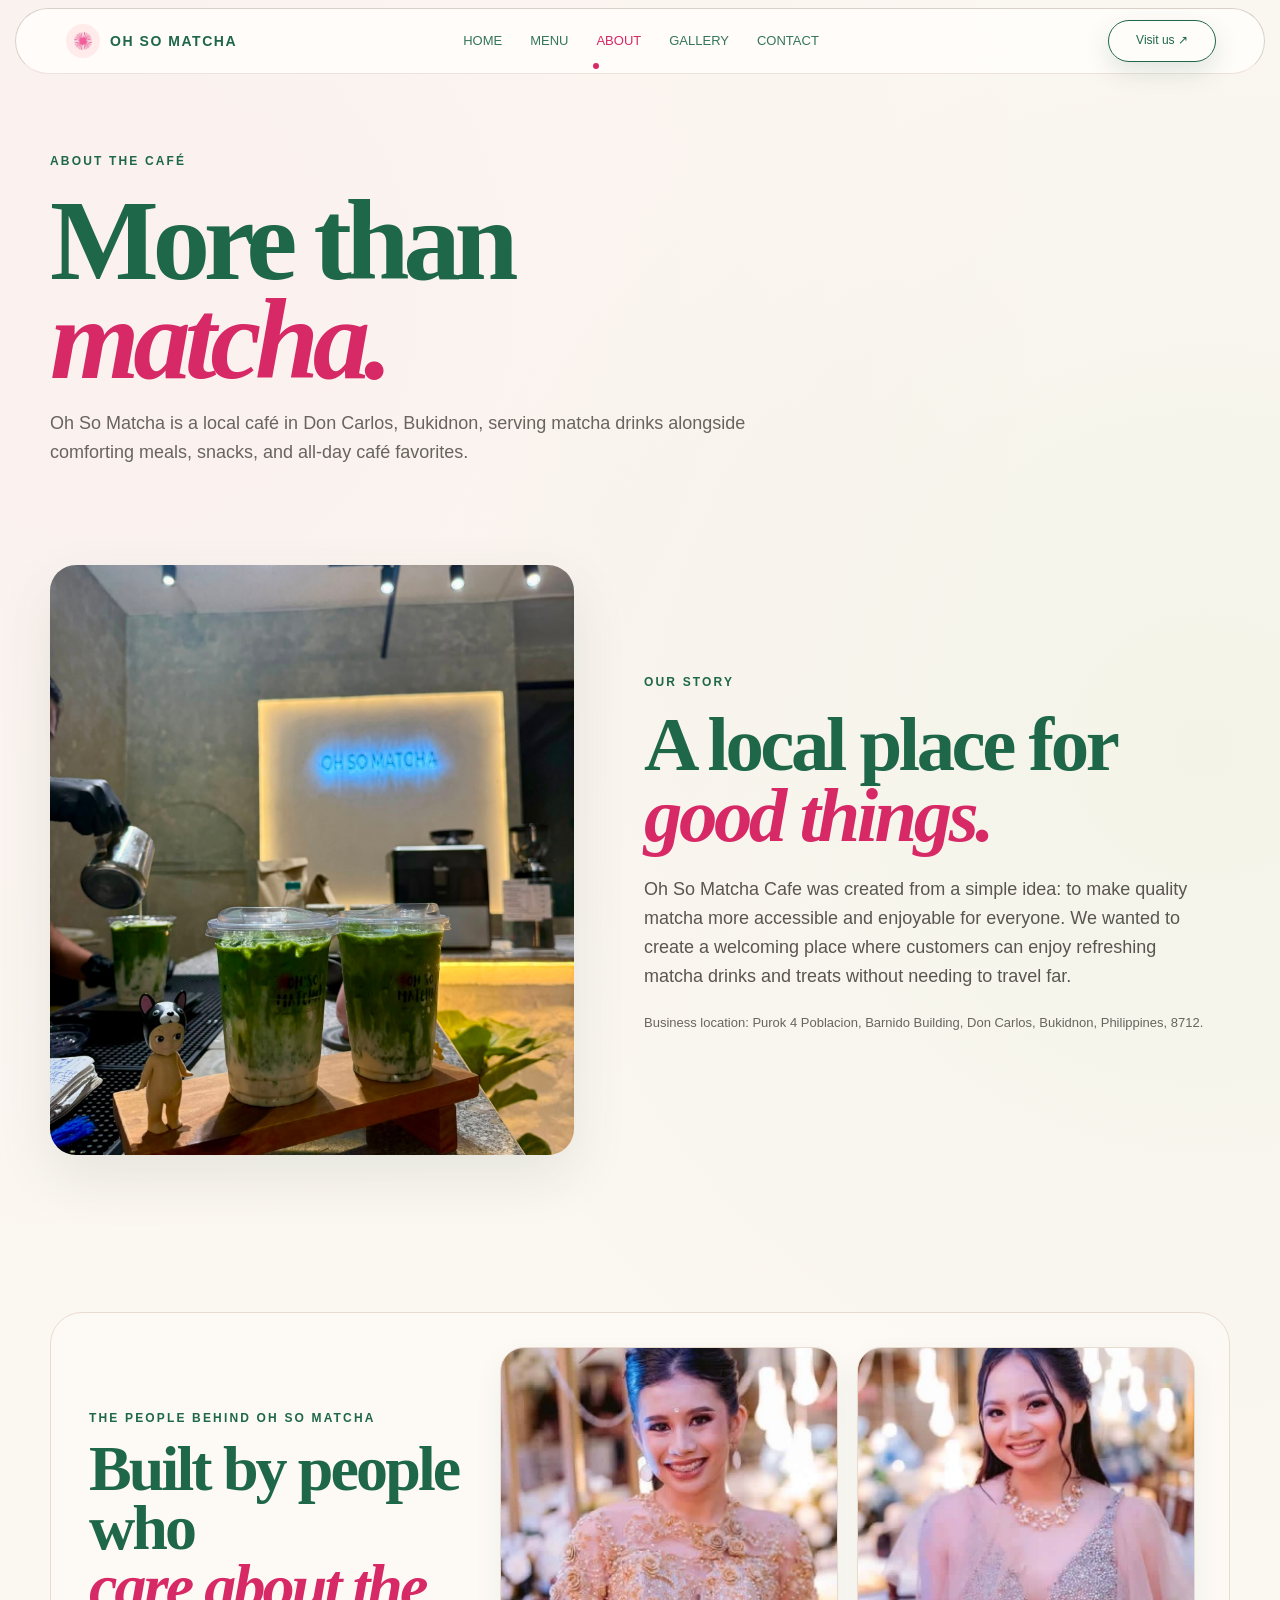
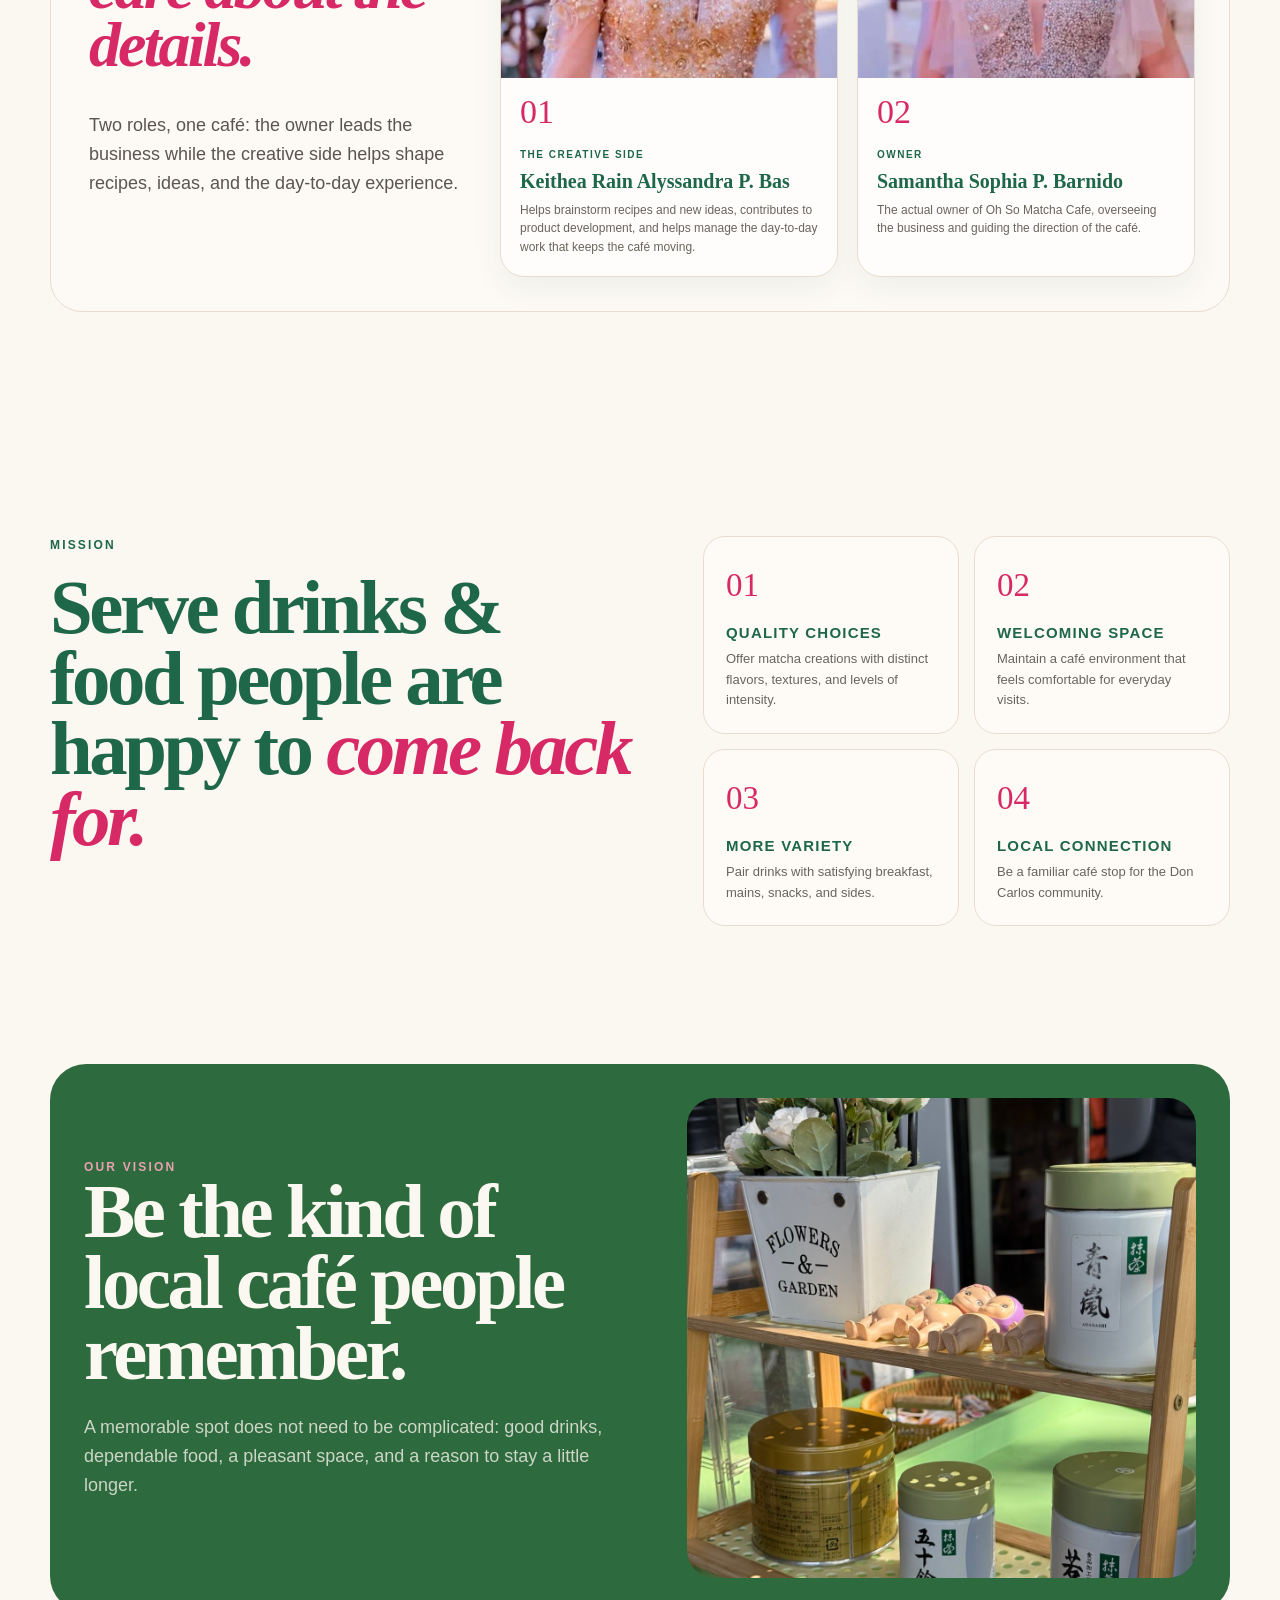
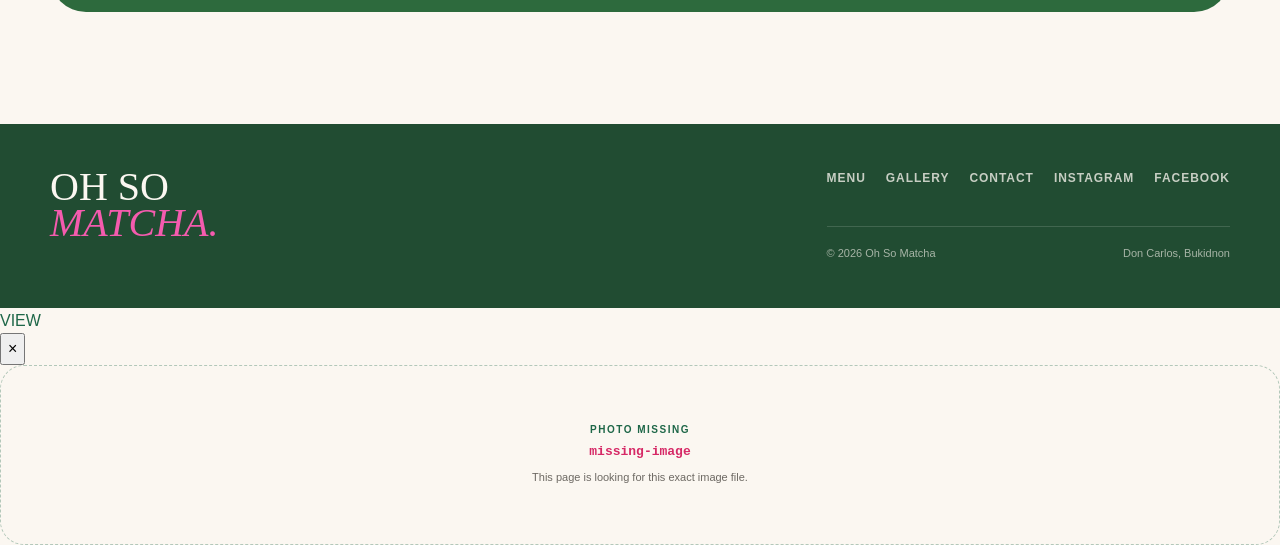
==== about.html @ ebf3a10b "Add files via upload" ====
<!doctype html><html lang="en"><head><meta charset="utf-8"><meta name="viewport" content="width=device-width,initial-scale=1"><title>About — Oh So Matcha</title><link rel="stylesheet" href="styles.css"><link rel="icon" type="image/jpeg" href="assets/logo.jpeg"></head><body><header class="site-header"><div class="container nav">
<a class="brand" href="index.html"><img src="assets/logo.jpeg" alt="Oh So Matcha logo" data-photo-file="logo.jpeg"><span>OH SO MATCHA</span></a>
<nav class="nav-links" aria-label="Primary navigation"><a href="index.html">Home</a><a href="menu.html">Menu</a><a class="active" href="about.html">About</a><a href="gallery.html">Gallery</a><a href="contact.html">Contact</a></nav>
<a class="nav-cta" href="contact.html">Visit us ↗</a>
<button class="menu-toggle" aria-label="Open menu" aria-expanded="false">☰</button>
</div></header><main><section class="page-hero"><div class="container"><div class="eyebrow">About the café</div><h1>More than<br><em>matcha.</em></h1><p>Oh So Matcha is a local café in Don Carlos, Bukidnon, serving matcha drinks alongside comforting meals, snacks, and all-day café favorites.</p></div></section><section class="section" style="padding-top:25px"><div class="container section-grid"><div class="reveal"><img class="photo-main" src="assets/story-counter.jpg" alt="Oh So Matcha café counter and interior" data-photo-file="story-counter.jpg"></div><div class="reveal"><div class="eyebrow">Our story</div><h2>A local place for <span class="italic">good things.</span></h2><p class="lead">Oh So Matcha Cafe was created from a simple idea: to make quality matcha more accessible and enjoyable for everyone. We wanted to create a welcoming place where customers can enjoy refreshing matcha drinks and treats without needing to travel far.</p><p class="small" style="margin-top:22px">Business location: Purok 4 Poblacion, Barnido Building, Don Carlos, Bukidnon, Philippines, 8712.</p></div></div></section>
<section class="section owners-section" id="people-behind">
  <div class="container">
    <div class="owners-box">
      <div class="owners-intro reveal">
        <div class="eyebrow">The people behind Oh So Matcha</div>
        <h2>Built by people who<br><span class="italic">care about the details.</span></h2>
        <p class="lead">Two roles, one café: the owner leads the business while the creative side helps shape recipes, ideas, and the day-to-day experience.</p>
      </div>
      <article class="owner-card-photo reveal">
        <div class="owner-photo-wrap"><img src="assets/owner-keithea.jpg" alt="Keithea Rain Alyssandra P. Bas" data-photo-file="owner-keithea.jpg"></div>
        <div class="owner-card-content"><div class="owner-number">01</div><div class="owner-role">THE CREATIVE SIDE</div><h3>Keithea Rain Alyssandra P. Bas</h3><p>Helps brainstorm recipes and new ideas, contributes to product development, and helps manage the day-to-day work that keeps the café moving.</p></div>
      </article>
      <article class="owner-card-photo reveal">
        <div class="owner-photo-wrap"><img src="assets/owner-samantha.jpg" alt="Samantha Sophia P. Barnido" data-photo-file="owner-samantha.jpg"></div>
        <div class="owner-card-content"><div class="owner-number">02</div><div class="owner-role">OWNER</div><h3>Samantha Sophia P. Barnido</h3><p>The actual owner of Oh So Matcha Cafe, overseeing the business and guiding the direction of the café.</p></div>
      </article>
    </div>
  </div>
</section>
<section class="section"><div class="container feature-grid"><div><div class="eyebrow">Mission</div><h2 class="reveal">Serve drinks &amp; food people are happy to <span class="italic">come back for.</span></h2></div><div class="mini-grid"><div class="mini-tile reveal"><div class="num">01</div><h3>Quality choices</h3><p>Offer matcha creations with distinct flavors, textures, and levels of intensity.</p></div><div class="mini-tile reveal"><div class="num">02</div><h3>Welcoming space</h3><p>Maintain a café environment that feels comfortable for everyday visits.</p></div><div class="mini-tile reveal"><div class="num">03</div><h3>More variety</h3><p>Pair drinks with satisfying breakfast, mains, snacks, and sides.</p></div><div class="mini-tile reveal"><div class="num">04</div><h3>Local connection</h3><p>Be a familiar café stop for the Don Carlos community.</p></div></div></div></section><section class="section" style="padding-top:25px"><div class="container"><div class="split-panel reveal"><div><div class="eyebrow" style="color:#e9a0af">Our vision</div><h2>Be the kind of local café people remember.</h2><p class="lead">A memorable spot does not need to be complicated: good drinks, dependable food, a pleasant space, and a reason to stay a little longer.</p></div><div class="panel-photo"><img src="assets/story-shelf.jpg" alt="Oh So Matcha drink details" data-photo-file="story-shelf.jpg"></div></div></div></section>
</main><footer class="site-footer"><div class="container"><div class="footer-grid"><div class="footer-brand">OH SO<br><em>MATCHA.</em></div><div><div class="footer-links"><a href="menu.html">Menu</a><a href="gallery.html">Gallery</a><a href="contact.html">Contact</a><a href="https://www.instagram.com/_ohsomatcha" target="_blank" rel="noopener">Instagram</a><a href="https://m.facebook.com/profile.php?id=61583542695204&mibextid=wwXIfr" target="_blank" rel="noopener">Facebook</a></div><div class="footer-bottom"><span>© 2026 Oh So Matcha</span><span>Don Carlos, Bukidnon</span></div></div></div></div></footer><script src="script.js"></script><div class="cursor-badge">VIEW</div><div class="lightbox" aria-hidden="true"><button aria-label="Close image">×</button><img src="" alt=""></div></body></html>
---- styles.css ----
:root{
  --cream:#FBF7F1;
  --cream-2:#FFFDFC;
  --ink:#1E6748;
  --ink-2:#1E6748;
  --pink:#D62966;
  --line:#E6DBD1;
  --muted:#6D6963;
  --white:#FFFDFC;
  --shadow:0 18px 50px rgba(36,76,48,.10);
  --radius:28px;
  --max:1180px;
}
*{box-sizing:border-box}
html{scroll-behavior:smooth}
body{margin:0;background:var(--cream);color:var(--ink);font-family:Arial,Helvetica,sans-serif;line-height:1.6}
a{color:inherit;text-decoration:none}
img{max-width:100%;display:block}
button{font:inherit}
.container{width:min(var(--max),calc(100% - 48px));margin-inline:auto}
.site-header{position:sticky;top:0;z-index:50;background:rgba(248,243,237,.90);backdrop-filter:blur(14px);border-bottom:1px solid rgba(223,213,204,.72)}
.nav{height:78px;display:flex;align-items:center;justify-content:space-between;gap:24px}
.brand{display:flex;align-items:center;gap:12px;font-weight:900;letter-spacing:.11em;font-size:14px}
.brand img{width:38px;height:38px;border-radius:50%;object-fit:cover}
.nav-links{display:flex;gap:28px;align-items:center;font-size:13px;font-weight:800;letter-spacing:.04em;text-transform:uppercase}
.nav-links a{opacity:.72;transition:.25s ease}
.nav-links a:hover,.nav-links a.active{opacity:1}
.nav-cta{display:inline-flex;align-items:center;justify-content:center;background:var(--ink);color:var(--white);padding:13px 19px;border-radius:999px;font-weight:800;font-size:13px;box-shadow:0 10px 26px rgba(18,62,43,.13)}
.menu-toggle{display:none;border:0;background:transparent;font-size:25px;color:var(--ink)}
.hero{padding:82px 0 86px;overflow:hidden}
.hero-grid{display:grid;grid-template-columns:minmax(0,1.06fr) minmax(340px,.72fr);gap:76px;align-items:center}
.kicker,.eyebrow{font-size:12px;font-weight:900;letter-spacing:.18em;text-transform:uppercase;color:var(--ink-2)}
.hero h1{font-family:Georgia,'Times New Roman',serif;font-size:clamp(74px,9.1vw,132px);line-height:.86;letter-spacing:-.055em;margin:28px 0 28px;font-weight:700}
.hero h1 .italic{color:var(--pink);font-style:italic}
.hero-copy{max-width:700px;color:#55504c;font-size:18px;line-height:1.62}
.actions{display:flex;gap:14px;flex-wrap:wrap;margin-top:28px}
.btn{display:inline-flex;align-items:center;justify-content:center;gap:8px;padding:15px 21px;border-radius:999px;font-size:13px;font-weight:900;transition:.25s ease;border:1px solid transparent}
.btn-primary{background:var(--ink);color:var(--white);box-shadow:0 14px 32px rgba(18,62,43,.16)}
.btn-primary:hover{transform:translateY(-2px)}
.btn-secondary{border-color:var(--line);background:rgba(255,255,255,.45);color:var(--ink)}
.btn-secondary:hover{background:var(--white);transform:translateY(-2px)}
.hero-media{position:relative;min-height:600px}
.hero-photo{position:absolute;right:0;top:0;width:76%;height:590px;object-fit:cover;border-radius:34% 13% 31% 16%/18% 28% 12% 30%;box-shadow:var(--shadow);transform:rotate(2.4deg);animation:floatPhoto 7s ease-in-out infinite}
.hero-note{position:absolute;left:3%;bottom:38px;background:var(--white);border:1px solid var(--line);padding:19px 20px;border-radius:22px;box-shadow:0 14px 35px rgba(0,0,0,.08);transform:rotate(-5deg)}
.hero-note b{display:block;font-family:Georgia,serif;font-size:20px;line-height:1.05;margin-bottom:5px}
.hero-note span{font-size:11px;letter-spacing:.1em;text-transform:uppercase;font-weight:900;color:var(--pink)}
.hero-sticker{position:absolute;right:3%;top:40px;background:var(--pink);color:var(--white);width:112px;height:112px;border-radius:50%;display:grid;place-items:center;text-align:center;font-size:10px;font-weight:900;letter-spacing:.13em;text-transform:uppercase;transform:rotate(9deg);box-shadow:0 16px 35px rgba(180,90,112,.22)}
.hero-sticker:before{content:'✦';display:block;font-size:17px;margin-bottom:4px}
.ticker{border-top:1px solid var(--ink);border-bottom:1px solid var(--ink);overflow:hidden;white-space:nowrap;background:var(--ink);color:var(--cream);padding:14px 0}
.ticker-track{display:inline-block;min-width:max-content;animation:marquee 22s linear infinite;font-size:12px;font-weight:900;letter-spacing:.2em;text-transform:uppercase}
.ticker-track span{margin-right:26px}
.section{padding:112px 0}
.section-grid{display:grid;grid-template-columns:1fr 1.12fr;gap:70px;align-items:center}
.section h2{font-family:Georgia,serif;font-size:clamp(54px,6vw,86px);line-height:.92;letter-spacing:-.045em;margin:18px 0 24px}
.section h2 .italic{font-style:italic;color:var(--pink)}
.lead{font-size:18px;color:#5a5550;max-width:560px}
.small{font-size:13px;color:var(--muted)}
.photo-card{position:relative}
.photo-main{width:100%;height:590px;object-fit:cover;border-radius:26px;box-shadow:var(--shadow)}
.photo-caption{position:absolute;left:22px;bottom:22px;background:rgba(255,253,249,.94);padding:13px 16px;border-radius:16px;border:1px solid var(--line);font-size:12px;font-weight:900;letter-spacing:.12em;text-transform:uppercase}
.stamp{display:inline-flex;align-items:center;justify-content:center;border:1px solid var(--pink);color:var(--pink);padding:10px 13px;border-radius:999px;font-size:10px;font-weight:900;letter-spacing:.15em;text-transform:uppercase;transform:rotate(-2deg)}
.cards{display:grid;grid-template-columns:repeat(3,1fr);gap:18px;margin-top:48px}
.card{background:rgba(255,253,249,.70);border:1px solid var(--line);border-radius:var(--radius);padding:18px;transition:.3s ease}
.card:hover{transform:translateY(-6px);box-shadow:var(--shadow)}
.card-image{height:310px;overflow:hidden;border-radius:19px;margin-bottom:20px}
.card-image img{width:100%;height:100%;object-fit:cover;transition:transform .5s ease}
.card:hover .card-image img{transform:scale(1.05)}
.card-top{display:flex;justify-content:space-between;gap:12px;align-items:flex-start}
.card h3{margin:0;font-family:Georgia,serif;font-size:29px;line-height:1}
.price{font-size:14px;font-weight:900;color:var(--pink);white-space:nowrap}
.card p{margin:10px 0 0;color:var(--muted);font-size:13px}
.split-panel{background:var(--ink);color:var(--cream);border-radius:36px;padding:34px;display:grid;grid-template-columns:1fr .92fr;gap:50px;align-items:center}
.split-panel h2{margin-top:0;color:var(--cream)}
.split-panel .lead{color:rgba(248,243,237,.78)}
.pills{display:flex;flex-wrap:wrap;gap:9px;margin-top:28px}
.pill{border:1px solid rgba(248,243,237,.25);padding:8px 11px;border-radius:999px;font-size:11px;font-weight:900;letter-spacing:.08em;text-transform:uppercase}
.panel-photo{height:480px;border-radius:28px;overflow:hidden}
.panel-photo img{width:100%;height:100%;object-fit:cover}
.feature-grid{display:grid;grid-template-columns:1.05fr .95fr;gap:70px;align-items:start}
.quote{font-family:Georgia,serif;font-size:clamp(36px,4vw,60px);line-height:1.05;letter-spacing:-.035em;margin-top:40px}
.quote em{color:var(--pink)}
.mini-grid{display:grid;grid-template-columns:repeat(2,1fr);gap:15px}
.mini-tile{border:1px solid var(--line);border-radius:22px;padding:22px;background:rgba(255,253,249,.62)}
.mini-tile .num{font-family:Georgia,serif;font-size:33px;color:var(--pink)}
.mini-tile h3{margin:9px 0 4px;font-size:15px;text-transform:uppercase;letter-spacing:.08em}
.mini-tile p{font-size:13px;color:var(--muted);margin:0}
.location{background:var(--pink);color:var(--white);padding:84px 0}
.location-grid{display:grid;grid-template-columns:1fr auto;gap:28px;align-items:end}
.location h2{font-family:Georgia,serif;font-size:clamp(54px,7vw,92px);line-height:.9;margin:14px 0 18px;letter-spacing:-.05em}
.location .eyebrow{color:rgba(255,253,249,.78)}
.location-copy{max-width:620px;color:rgba(255,253,249,.86);font-size:16px}
.location-meta{display:flex;gap:28px;flex-wrap:wrap;margin-top:24px;font-size:13px;font-weight:800}
.site-footer{background:#214C32;color:var(--cream);padding:45px 0}
.footer-grid{display:flex;justify-content:space-between;gap:40px;align-items:flex-start}
.footer-brand{font-family:Georgia,serif;font-size:40px;line-height:.9}
.footer-brand em{color:#F45BAE}
.footer-links{display:flex;gap:20px;flex-wrap:wrap;font-size:12px;font-weight:800;text-transform:uppercase;letter-spacing:.08em}
.footer-links a{opacity:.76}.footer-links a:hover{opacity:1}
.footer-bottom{margin-top:38px;padding-top:18px;border-top:1px solid rgba(248,243,237,.15);display:flex;justify-content:space-between;gap:20px;font-size:11px;color:rgba(248,243,237,.62)}
.page-hero{padding:78px 0 55px}
.page-hero h1{font-family:Georgia,serif;font-size:clamp(64px,9vw,122px);line-height:.86;letter-spacing:-.055em;max-width:900px;margin:20px 0}
.page-hero h1 em{color:var(--pink)}
.page-hero p{font-size:18px;color:var(--muted);max-width:700px}
.menu-layout{display:grid;grid-template-columns:1.05fr .95fr;gap:60px;align-items:start}
.menu-image{position:sticky;top:104px;border-radius:28px;overflow:hidden;border:1px solid var(--line);box-shadow:var(--shadow)}
.menu-image img{width:100%;height:650px;object-fit:cover}
.menu-nav{display:flex;gap:8px;flex-wrap:wrap;margin-bottom:28px}
.menu-filter{border:1px solid var(--line);background:transparent;color:var(--ink);padding:9px 13px;border-radius:999px;font-size:11px;font-weight:900;letter-spacing:.1em;text-transform:uppercase;cursor:pointer}
.menu-filter.active,.menu-filter:hover{background:var(--ink);color:var(--cream);border-color:var(--ink)}
.menu-section{margin-bottom:38px}
.menu-section h2{font-family:Georgia,serif;font-size:38px;line-height:1;margin:0 0 16px}
.menu-items{border-top:1px solid var(--line)}
.menu-item{display:flex;justify-content:space-between;gap:24px;padding:16px 0;border-bottom:1px solid var(--line)}
.menu-item h3{margin:0;font-family:Georgia,serif;font-size:21px}
.menu-item p{margin:4px 0 0;color:var(--muted);font-size:12px;max-width:610px}
.menu-price{font-weight:900;color:var(--pink);font-size:13px;white-space:nowrap}
.gallery-intro{display:grid;grid-template-columns:1fr .8fr;gap:70px;align-items:end}
.gallery-grid{display:grid;grid-template-columns:1.18fr .82fr;gap:18px;margin-top:42px}
.gallery-col{display:grid;gap:18px}
.gallery-img{border-radius:24px;overflow:hidden;border:1px solid var(--line);background:var(--white)}
.gallery-img.tall{height:760px}.gallery-img.mid{height:440px}.gallery-img.small{height:290px}
.gallery-img img{width:100%;height:100%;object-fit:cover;transition:transform .6s ease}.gallery-img:hover img{transform:scale(1.035)}
.contact-grid{display:grid;grid-template-columns:.85fr 1.15fr;gap:60px;align-items:start}
.contact-card{border-top:1px solid var(--line);padding:18px 0}.contact-card:first-child{border-top:0;padding-top:0}
.contact-card h3{margin:0 0 5px;text-transform:uppercase;font-size:11px;letter-spacing:.14em}.contact-card p{margin:0;color:var(--muted)}
.socials{display:flex;gap:10px;flex-wrap:wrap;margin-top:24px}.social{border:1px solid var(--line);border-radius:999px;padding:10px 13px;font-size:12px;font-weight:900}
.map-card{border:1px solid var(--line);border-radius:28px;overflow:hidden;background:var(--white);box-shadow:var(--shadow)}
.map-top{padding:22px 24px}.map-top h2{font-family:Georgia,serif;font-size:44px;margin:0 0 8px}.map-top p{color:var(--muted);margin:0}
.map-frame{height:380px;background:#e6ded5;position:relative;overflow:hidden}
.map-frame:before{content:'';position:absolute;inset:-20% -10%;background:radial-gradient(circle at 45% 45%,rgba(180,90,112,.25),transparent 26%),linear-gradient(20deg,transparent 45%,rgba(18,62,43,.12) 46% 47%,transparent 48%),linear-gradient(76deg,transparent 45%,rgba(18,62,43,.09) 46% 47%,transparent 48%);transform:rotate(-8deg)}
.map-pin{position:absolute;left:50%;top:50%;transform:translate(-50%,-70%);width:68px;height:68px;border-radius:50% 50% 50% 0;background:var(--pink);rotate:-45deg;box-shadow:0 14px 25px rgba(180,90,112,.22)}.map-pin span{display:grid;place-items:center;width:100%;height:100%;rotate:45deg;color:white;font-size:24px}
.reveal{opacity:0;transform:translateY(22px);transition:.75s ease}.reveal.visible{opacity:1;transform:none}
@keyframes floatPhoto{0%,100%{transform:rotate(2.4deg) translateY(0)}50%{transform:rotate(1.5deg) translateY(-9px)}}
@keyframes marquee{from{transform:translateX(0)}to{transform:translateX(-50%)}}
@media(max-width:900px){.nav-links{display:none;position:absolute;left:0;right:0;top:78px;background:rgba(248,243,237,.98);padding:20px 24px 24px;border-bottom:1px solid var(--line);flex-direction:column;align-items:flex-start}.nav-links.open{display:flex}.menu-toggle{display:block}.nav-cta{display:none}.hero-grid,.section-grid,.feature-grid,.menu-layout,.contact-grid,.gallery-intro,.location-grid{grid-template-columns:1fr}.hero{padding-top:54px}.hero-media{min-height:520px}.hero-photo{position:relative;width:82%;height:500px}.hero-note{left:0;bottom:26px}.hero-sticker{right:1%;top:14px}.split-panel{grid-template-columns:1fr}.cards{grid-template-columns:1fr 1fr}.photo-main{height:520px}.panel-photo{height:380px}.mini-grid{margin-top:20px}.menu-image{position:relative;top:auto;order:-1}.gallery-grid{grid-template-columns:1fr}.gallery-img.tall,.gallery-img.mid,.gallery-img.small{height:430px}}
@media(max-width:620px){.container{width:min(var(--max),calc(100% - 28px))}.nav{height:68px}.nav-links{top:68px}.brand img{width:32px;height:32px}.hero h1{font-size:69px}.hero-copy{font-size:16px}.hero-media{min-height:430px}.hero-photo{width:90%;height:420px}.hero-note{left:0;bottom:10px}.hero-sticker{width:92px;height:92px;font-size:9px}.section{padding:80px 0}.section h2{font-size:55px}.cards{grid-template-columns:1fr}.card-image{height:350px}.photo-main{height:430px}.split-panel{padding:24px;border-radius:28px}.mini-grid{grid-template-columns:1fr}.page-hero{padding-top:52px}.page-hero h1{font-size:70px}.menu-image img{height:440px}.gallery-img.tall,.gallery-img.mid,.gallery-img.small{height:360px}.footer-grid,.footer-bottom{flex-direction:column}.location{padding:70px 0}.location h2{font-size:59px}}

/* ===== REFERENCE HEADER ===== */
.site-header{
  position:sticky; top:8px; z-index:80;
  width:calc(100% - 30px); margin:8px auto 0;
  background:rgba(248,243,237,.94);
  border:1px solid #d8d1c9; border-radius:999px;
  box-shadow:none;
  backdrop-filter:blur(8px); -webkit-backdrop-filter:blur(8px);
  transition:background .3s ease,box-shadow .3s ease,transform .3s ease;
}
.site-header.header-scrolled{
  background:rgba(248,243,237,.98);
  box-shadow:0 8px 20px rgba(18,62,43,.05);
  transform:translateY(-1px);
}
.site-header .nav{
  height:64px; padding:0 14px 0 16px;
  display:grid; grid-template-columns:1fr auto 1fr;
  align-items:center; gap:18px;
}
.site-header .brand{
  justify-self:start; font-size:12px; font-weight:700;
  letter-spacing:.18em; color:var(--ink);
}
.site-header .brand img{display:none}
.site-header .nav-links{
  justify-self:center; display:flex; align-items:center; gap:28px;
  font-size:13px; font-weight:500; letter-spacing:0; text-transform:uppercase;
}
.site-header .nav-links a{
  position:relative; padding:5px 0; opacity:.9;
  transition:opacity .25s ease;
}
.site-header .nav-links a::after{
  content:""; position:absolute; left:50%; right:50%; bottom:-3px;
  height:1px; background:var(--ink);
  transition:left .28s ease,right .28s ease;
}
.site-header .nav-links a:hover,.site-header .nav-links a.active{opacity:1}
.site-header .nav-links a:hover::after,.site-header .nav-links a.active::after{left:0;right:0}
.site-header .nav-cta{
  justify-self:end; min-width:108px; padding:10px 15px;
  border:1px solid var(--ink); border-radius:999px;
  background:transparent; color:var(--ink);
  font-size:12px; font-weight:500; position:relative; overflow:hidden;
  transition:background .3s,color .3s,transform .3s;
}
.site-header .nav-cta:hover{
  background:var(--ink); color:var(--white); transform:translateY(-1px);
}
.site-header .nav-cta::before{
  content:""; position:absolute; top:-130%; left:-24%; width:18%; height:360%;
  background:linear-gradient(90deg,transparent,rgba(255,255,255,.74),transparent);
  transform:translateX(-320%) rotate(20deg);
  transition:transform .62s cubic-bezier(.2,.65,.2,1);
}
.site-header .nav-cta:hover::before{transform:translateX(760%) rotate(20deg)}
@media(max-width:900px){
 .site-header{width:calc(100% - 18px);top:6px;margin-top:6px}
 .site-header .nav{height:60px;grid-template-columns:auto 1fr auto;padding:0 10px 0 14px}
}

/* ===== REAL MAPS / LOCATION POLISH ===== */
.location-grid{grid-template-columns:1fr .9fr;align-items:center;gap:42px}
.location-map{
  background:var(--white);
  color:var(--ink);
  border:1px solid rgba(18,62,43,.10);
  border-radius:26px;
  overflow:hidden;
  box-shadow:0 18px 42px rgba(18,62,43,.13);
  transition:transform .38s cubic-bezier(.2,.8,.2,1),box-shadow .38s;
}
.location-map:hover{transform:translateY(-6px);box-shadow:0 24px 52px rgba(18,62,43,.18)}
.map-head{display:flex;justify-content:space-between;align-items:center;gap:12px;padding:15px 18px;border-bottom:1px solid var(--line);font-size:10px;font-weight:900;letter-spacing:.12em}
.map-label{color:var(--ink)}
.map-open{color:var(--pink)}
.map-embed{height:300px;background:#ded8d1}
.map-embed iframe{width:100%;height:100%;border:0;display:block}
.map-footer{display:flex;justify-content:space-between;gap:18px;align-items:center;padding:16px 18px}
.map-footer div{display:grid;gap:3px}
.map-footer strong{font-size:14px}
.map-footer span{font-size:11px;color:var(--muted)}
.map-footer .btn{padding:11px 14px;font-size:11px;white-space:nowrap}
.location-map .btn-secondary{background:var(--white);border-color:var(--line)}
/* Contact's map frame becomes a real interactive map */
.contact-grid .map-frame{height:410px;background:var(--white)}
.contact-grid .map-frame iframe{width:100%;height:100%;display:block;border:0}
.contact-grid .map-card{transition:transform .38s cubic-bezier(.2,.8,.2,1),box-shadow .38s}
.contact-grid .map-card:hover{transform:translateY(-5px);box-shadow:0 22px 48px rgba(18,62,43,.12)}
@media(max-width:900px){
  .location-grid{grid-template-columns:1fr}
  .location-map{width:100%}
}
@media(max-width:620px){
  .map-embed{height:250px}
  .map-footer{align-items:flex-start;flex-direction:column}
  .map-footer .btn{width:100%}
  .contact-grid .map-frame{height:320px}
}

/* ===== MENU + OWNERS POLISH ===== */
.menu-food-intro h2{font-family:Georgia,serif;font-size:clamp(54px,6vw,84px);line-height:.92;letter-spacing:-.045em;margin:16px 0 18px}
.menu-food-intro h2 em{font-style:italic;color:var(--pink)}
.menu-nav{row-gap:10px}
.menu-filter{position:relative;transition:transform .25s ease,background .25s ease,color .25s ease,border-color .25s ease}
.menu-filter:hover{transform:translateY(-2px)}
.menu-filter.active{box-shadow:0 6px 16px rgba(18,62,43,.07)}
.owners-section{padding-top:45px}
.owners-grid{display:grid;grid-template-columns:1.15fr .85fr .85fr;gap:18px;align-items:stretch;margin-top:38px}
.owners-intro{padding-right:30px}
.owners-intro h2{margin-top:0}
.owner-card{
  background:rgba(255,253,249,.68);
  border:1px solid var(--line);
  border-radius:24px;
  padding:26px;
  transition:transform .35s cubic-bezier(.2,.8,.2,1),box-shadow .35s,background .35s;
}
.owner-card:hover{transform:translateY(-7px);box-shadow:0 18px 36px rgba(18,62,43,.09);background:var(--white)}
.owner-number{font-family:Georgia,serif;font-size:34px;color:var(--pink);line-height:1}
.owner-role{margin-top:18px;font-size:10px;font-weight:900;letter-spacing:.15em;color:var(--ink-2)}
.owner-card h3{font-family:Georgia,serif;font-size:25px;line-height:1.05;margin:10px 0 9px}
.owner-card p{font-size:13px;color:var(--muted);margin:0}
@media(max-width:900px){
  .owners-grid{grid-template-columns:1fr 1fr}
  .owners-intro{grid-column:1/-1;padding-right:0}
}
@media(max-width:620px){
  .owners-grid{grid-template-columns:1fr}
  .owner-card{padding:22px}
}

/* ===== PHOTOGRAPHY UPGRADE ===== */
.food-showcase{
  display:grid;
  grid-template-columns:.9fr 1.1fr;
  gap:48px;
  align-items:center;
  background:var(--white);
  border:1px solid var(--line);
  border-radius:32px;
  padding:28px;
  box-shadow:var(--shadow);
}
.food-showcase-copy{padding:20px 18px 20px 10px}
.food-showcase-images{
  position:relative;
  min-height:470px;
}
.food-shot{overflow:hidden;border-radius:24px;box-shadow:var(--shadow);border:1px solid var(--line)}
.food-shot img{width:100%;height:100%;object-fit:cover;transition:transform .7s cubic-bezier(.2,.75,.2,1)}
.food-shot.main{height:470px}
.food-shot.small{
  position:absolute;right:-10px;bottom:-20px;
  width:42%;height:220px;
  border:6px solid var(--white);
}
.food-shot:hover img{transform:scale(1.045)}
.owner-photo-grid{
  display:grid;grid-template-columns:1.15fr .85fr;gap:18px;align-items:stretch
}
.owner-photo-large,.owner-photo-side>div{
  overflow:hidden;border-radius:26px;border:1px solid var(--line);box-shadow:var(--shadow)
}
.owner-photo-large{height:610px}
.owner-photo-large img,.owner-photo-side img{width:100%;height:100%;object-fit:cover;transition:transform .7s cubic-bezier(.2,.75,.2,1)}
.owner-photo-large:hover img,.owner-photo-side>div:hover img{transform:scale(1.045)}
.owner-photo-side{display:grid;grid-template-rows:1fr 1fr;gap:18px}
@media(max-width:900px){
  .food-showcase,.owner-photo-grid{grid-template-columns:1fr}
  .food-showcase-images{min-height:420px}
  .food-shot.main{height:420px}
  .owner-photo-large{height:460px}
}
@media(max-width:620px){
  .food-showcase{padding:18px;border-radius:24px}
  .food-showcase-images{min-height:340px}
  .food-shot.main{height:340px}
  .food-shot.small{height:165px;width:48%}
  .owner-photo-large{height:360px}
}

/* ===== PHOTO + BACKGROUND COMPOSITION UPGRADE ===== */
main{position:relative;overflow:clip}
.bg-mark{
  position:absolute;z-index:0;pointer-events:none;
  font-weight:900;text-transform:uppercase;
  white-space:nowrap;
  color:rgba(18,62,43,.045);
  letter-spacing:.08em;
}
.bg-mark-one{font-size:clamp(90px,15vw,220px);top:34vh;left:-3vw;transform:rotate(-3deg)}
.bg-mark-two{
  font-family:Georgia,serif;text-transform:none;
  font-size:clamp(38px,5vw,75px);
  color:rgba(180,90,112,.10);
  top:68vh;right:-3vw;transform:rotate(4deg)
}
.food-editorial-section{padding-top:45px}
.food-editorial{
  background:var(--white);
  border:1px solid var(--line);
  border-radius:32px;
  padding:32px;
  display:grid;
  grid-template-columns:.82fr 1.18fr;
  gap:42px;
  align-items:center;
  position:relative;
  overflow:visible;
}
.food-editorial-copy{padding:16px 12px 20px 6px}
.food-editorial-copy .stamp{margin-bottom:18px}
.food-editorial-media{
  position:relative;
  min-height:500px;
}
.food-shot{
  overflow:hidden;
  border-radius:26px;
  border:1px solid var(--line);
  box-shadow:var(--shadow);
  background:var(--white);
}
.food-shot img{
  width:100%;height:100%;object-fit:cover;
  transition:transform .72s cubic-bezier(.2,.75,.2,1)
}
.food-main{height:500px;width:84%;margin-left:auto}
.food-side{
  position:absolute;left:0;bottom:-26px;
  width:40%;height:235px;
  border:6px solid var(--white);
}
.food-shot:hover img{transform:scale(1.045)}
.contact-photo{
  display:grid;grid-template-columns:1.15fr .85fr;gap:36px;align-items:center;
}
.contact-photo>div:first-child{
  overflow:hidden;border-radius:28px;border:1px solid var(--line);box-shadow:var(--shadow)
}
.contact-photo img{height:420px;width:100%;object-fit:cover;transition:transform .7s}
.contact-photo>div:first-child:hover img{transform:scale(1.04)}
.contact-photo-copy{padding-left:10px}
.contact-photo-copy h2{font-family:Georgia,serif;font-size:clamp(48px,5vw,74px);line-height:.94}
@media(max-width:900px){
  .food-editorial{grid-template-columns:1fr}
  .food-editorial-media{min-height:440px}
  .food-main{height:440px}
  .contact-photo{grid-template-columns:1fr}
}
@media(max-width:620px){
  .bg-mark-one{top:32vh;font-size:92px}
  .bg-mark-two{top:78vh;font-size:44px}
  .food-editorial{padding:20px;border-radius:24px}
  .food-editorial-media{min-height:360px}
  .food-main{height:360px;width:90%}
  .food-side{height:175px;width:48%;bottom:-16px}
  .contact-photo img{height:320px}
}

/* ===== PRESERVE LAST-GOOD ANIMATION, ADD VISUAL POLISH ===== */
.site-header .brand{display:flex;align-items:center;gap:10px}
.site-header .brand img{display:block;width:34px;height:34px;border-radius:50%;object-fit:cover}
.site-header .brand span{white-space:nowrap}
.reveal{will-change:opacity,transform}
.reveal.visible{opacity:1;transform:none}
.btn,.nav-cta{position:relative;overflow:hidden;isolation:isolate}
.btn::before,.nav-cta::before{
  content:"";position:absolute;top:-140%;left:-30%;width:19%;height:380%;
  background:linear-gradient(90deg,transparent,rgba(255,255,255,.68),transparent);
  transform:translateX(-320%) rotate(18deg);
  transition:transform .68s cubic-bezier(.2,.65,.2,1);
  pointer-events:none;z-index:3
}
.btn:hover::before,.nav-cta:hover::before{transform:translateX(760%) rotate(18deg)}
.btn:hover{transform:translateY(-2px)}
.nav-cta:hover{transform:translateY(-1px)}
.card{transition:transform .34s cubic-bezier(.2,.8,.2,1),box-shadow .34s}
.card:hover{transform:translateY(-7px) rotate(-.25deg);box-shadow:var(--shadow)}
.card:nth-child(2):hover{transform:translateY(-7px) rotate(.25deg)}
.card-image img{transition:transform .55s cubic-bezier(.2,.75,.2,1)}
.card:hover .card-image img{transform:scale(1.045)}
.photo-card,.panel-photo,.map-card,.owner-card-photo,.testimonial{
  transition:transform .36s cubic-bezier(.2,.8,.2,1),box-shadow .36s
}
.photo-card:hover,.panel-photo:hover,.map-card:hover,.owner-card-photo:hover,.testimonial:hover{
  transform:translateY(-6px);box-shadow:var(--shadow)
}
.gallery-img{position:relative;cursor:pointer}
.gallery-img img{transition:transform .6s cubic-bezier(.2,.75,.2,1)}
.gallery-img:hover img{transform:scale(1.04)}
.gallery-img::after{
  content:"VIEW ↗";position:absolute;left:14px;bottom:14px;
  background:rgba(15,48,35,.94);color:#fff;padding:8px 10px;border-radius:999px;
  font-size:10px;font-weight:900;opacity:0;transform:translateY(8px);transition:.28s
}
.gallery-img:hover::after{opacity:1;transform:none}
.owners-box{
  display:grid;grid-template-columns:1.08fr .92fr .92fr;gap:18px;align-items:stretch;
  padding:34px;border:1px solid var(--line);border-radius:32px;background:rgba(255,253,249,.42)
}
.owners-intro{padding:8px 18px 8px 4px;display:flex;flex-direction:column;justify-content:center}
.owners-intro h2{font-family:Georgia,'Times New Roman',serif;font-size:clamp(48px,5vw,74px);line-height:.92;letter-spacing:-.045em;margin:12px 0 18px}
.owner-card-photo{overflow:hidden;border:1px solid var(--line);border-radius:24px;background:var(--white);box-shadow:0 12px 30px rgba(18,62,43,.06)}
.owner-photo-wrap{height:330px;overflow:hidden;background:#eadfd6}
.owner-photo-wrap img{width:100%;height:100%;object-fit:cover;object-position:center 20%;transition:transform .65s cubic-bezier(.2,.75,.2,1)}
.owner-card-photo:hover .owner-photo-wrap img{transform:scale(1.045)}
.owner-card-content{padding:17px 19px 20px}
.owner-card-content h3{font-family:Georgia,'Times New Roman',serif;font-size:20px;line-height:1.08;margin:8px 0}
.owner-card-content p{font-size:12px;line-height:1.55;color:var(--muted);margin:0}
.food-editorial{display:grid;grid-template-columns:.82fr 1.18fr;gap:42px;align-items:center;background:var(--white);border:1px solid var(--line);border-radius:32px;padding:32px}
.food-editorial-media{position:relative;min-height:500px}
.food-shot{overflow:hidden;border-radius:26px;border:1px solid var(--line);box-shadow:var(--shadow)}
.food-shot img{width:100%;height:100%;object-fit:cover;transition:transform .65s cubic-bezier(.2,.75,.2,1)}
.food-main{height:500px;width:84%;margin-left:auto}
.food-side{position:absolute;left:0;bottom:-26px;width:40%;height:235px;border:6px solid var(--white)}
.food-shot:hover img{transform:scale(1.045)}
.testimonial-grid{display:grid;grid-template-columns:1fr 1fr;gap:18px;margin-top:42px}
.testimonial{background:var(--white);border:1px solid var(--line);border-radius:26px;padding:28px 30px 26px}
.quote-mark{font-family:Georgia,serif;font-size:60px;color:var(--pink);line-height:.7;margin-bottom:12px}
.testimonial p{font-size:15px;line-height:1.7;color:#504d49;margin:0}
.testimonial-name{margin-top:20px;font-size:11px;font-weight:900;letter-spacing:.1em;text-transform:uppercase;color:var(--ink-2)}
.hero-tagline{display:inline-block;margin-top:9px;color:var(--pink);font-size:10px;font-weight:900;letter-spacing:.16em;text-transform:uppercase}
@media(max-width:900px){
  .owners-box,.food-editorial,.testimonial-grid{grid-template-columns:1fr}
  .owner-photo-wrap{height:430px}.food-editorial-media{min-height:430px}.food-main{height:430px}
}
@media(max-width:620px){
  .site-header .brand img{width:30px;height:30px}
  .site-header .brand span{font-size:9px;letter-spacing:.12em}
  .hero h1{font-size:69px}
  .hero-media{min-height:430px}.hero-photo{width:90%;height:420px}
  .food-editorial{padding:20px;border-radius:24px}
  .food-editorial-media{min-height:360px}.food-main{height:360px}.food-side{height:175px;width:48%}
  .owners-box{padding:20px;border-radius:24px}
  .owners-intro h2{font-size:50px}.owner-photo-wrap{height:380px}
  .testimonial-grid{grid-template-columns:1fr}
}

/* FINAL COLOR DIRECTION — brighter matcha green + exact hot pink accent */
:root{
  --ink:#174F2C;
  --ink-2:#3D7B43;
  --pink:#D62966;
  --matcha:#4F9347;
  --matcha-soft:#EAF4E7;
  --cream:#FBF7F1;
  --cream-2:#FFFDFC;
  --line:#E6DBD1;
  --muted:#6D6963;
  --white:#FFFDFC;
}
body{background:var(--cream);color:var(--ink)}
.site-header{background:rgba(255,253,250,.90);border-bottom-color:rgba(230,219,209,.86)}
.nav-links a:hover,.nav-links a.active{color:var(--matcha)}
.btn-primary,.nav-cta{background:var(--ink)}
.btn-primary:hover,.nav-cta:hover{background:#215F35}
.ticker{background:var(--ink);border-color:var(--ink);}
.split-panel{background:#2D6A3D}
.site-footer{background:#214C32}
.location{background:var(--pink)}
.hero-sticker{background:var(--pink);box-shadow:0 16px 35px rgba(214,41,102,.18)}
.map-pin{background:var(--pink);box-shadow:0 14px 25px rgba(214,41,102,.18)}

/* Placeholders for intentional photo swaps */
.photo-placeholder{
  width:100%; min-height:220px; display:flex; flex-direction:column;
  justify-content:center; align-items:center; gap:8px; padding:28px; text-align:center;
  border:1.5px dashed rgba(61,123,67,.42); border-radius:24px;
  background:linear-gradient(135deg,#F5FAF0,#FFFDFC); color:var(--ink-2);
}
.photo-placeholder strong{font:900 11px/1 Arial,sans-serif;letter-spacing:.16em;text-transform:uppercase}
.photo-placeholder code{font:700 13px/1.35 ui-monospace,SFMono-Regular,Consolas,monospace;color:var(--pink)}
.photo-placeholder small{font:400 11px/1.5 Arial,sans-serif;color:var(--muted);max-width:320px}

/* =========================================================
   APPROVED BRIGHT EDITORIAL SYSTEM
   Inspired by the selected visual direction:
   cream + saturated matcha + #F45BAE, rounded panels,
   editorial typography, and playful photo layering.
   ========================================================= */

:root{
  --cream:#FBF7F1;
  --cream-2:#FFFDFC;
  --ink:#1E6748;
  --ink-2:#1E6748;
  --matcha:#69B84F;
  --matcha-dark:#1E6748;
  --matcha-soft:#EEF7E8;
  --pink:#D62966;
  --pink-soft:#F7D9E1;
  --line:#E8DCD1;
  --muted:#68645E;
  --white:#FFFDFC;
  --shadow:0 22px 55px rgba(35,77,45,.10);
  --radius:28px;
}
body{
  background:
    radial-gradient(circle at 8% 8%,rgba(242,62,163,.035),transparent 27%),
    radial-gradient(circle at 94% 20%,rgba(102,184,77,.05),transparent 25%),
    var(--cream);
}
.container{width:min(1180px,calc(100% - 64px))}
.site-header{
  background:rgba(255,253,250,.90);
  border-bottom:1px solid rgba(232,220,209,.78);
}
.nav{height:78px}
.brand img{width:38px;height:38px}
.brand span{font-size:14px;letter-spacing:.11em}
.nav-links{gap:28px}
.nav-links a{position:relative}
.nav-links a.active{color:var(--pink)}
.nav-links a.active:after{
  content:"";position:absolute;left:50%;bottom:-13px;width:6px;height:6px;
  border-radius:50%;background:var(--pink);transform:translateX(-50%);
}
@media(max-width:1050px){.hero-modern .hero-grid{grid-template-columns:.9fr 1fr;gap:24px}
  .hero-modern h1{font-size:clamp(64px,7vw,90px)}
}
@media(max-width:900px){
  .container{width:min(100% - 40px,680px)}
  .hero-shell{padding:24px}
  .hero-modern .hero-grid{grid-template-columns:1fr}
  .hero-copy-block{padding:8px 4px 10px}
  .hero-modern-media{min-height:500px}
  .hero-modern-main{height:480px;width:87%}
}
@media(max-width:620px){
  .nav{height:72px}
  .brand img{width:36px;height:36px}
  .brand span{font-size:10px}
  .hero-modern{padding-top:22px}
  .hero-shell{border-radius:24px;padding:20px}
  .hero-modern h1{font-size:63px;margin:24px 0}
  .hero-modern .hero-copy{font-size:15px}
  .hero-modern-media{min-height:405px}
  .hero-modern-main{height:385px;width:90%;border-radius:24px}
  .hero-modern-thumb{width:47%;height:152px;bottom:-4px}
  .hero-sticker-modern{width:104px;height:104px;left:39%;bottom:8px}
  .sticker-star{font-size:16px;margin-bottom:6px}
  .sticker-text{font-size:8px}
}

.header-socials{display:none !important}

/* =========================================================
   HOMEPAGE — RETURN TO SCREENSHOT REFERENCE
   ========================================================= */

.hero-screenshot{
  position:relative;
  padding:64px 0 78px;
  overflow:hidden;
  background:var(--cream);
}
.hero-screenshot-inner{
  position:relative;
  min-height:670px;
  display:grid;
  grid-template-columns:minmax(0,1.02fr) minmax(460px,.88fr);
  gap:40px;
  align-items:center;
}
.hero-screenshot-copy{
  position:relative;
  z-index:3;
  padding:42px 0 25px;
}
.hero-screenshot-copy .hero-eyebrow{
  display:block;
  border:0;
  padding:0;
  transform:none;
  color:var(--ink-2);
  font-size:11px;
  letter-spacing:.19em;
}
.hero-screenshot-copy h1{
  margin:25px 0 27px;
  font-family:Georgia,'Times New Roman',serif;
  font-size:clamp(74px,7.2vw,112px);
  line-height:.83;
  letter-spacing:-.06em;
}
.hero-screenshot-copy h1 span{
  color:var(--pink);
  font-style:italic;
}
.hero-screenshot-copy p{
  max-width:620px;
  color:#59554f;
  font-size:16px;
  line-height:1.7;
}
.hero-screenshot-copy .actions{margin-top:28px}
.hero-screenshot-copy .btn-primary{
  background:var(--ink);
  box-shadow:0 14px 32px rgba(21,85,47,.15);
}
.hero-screenshot-copy .btn-secondary{
  background:rgba(255,253,250,.55);
}
.hero-screenshot-media{
  position:relative;
  min-height:620px;
  overflow:visible;
}
.hero-screenshot-backdrop{
  position:absolute;
  left:-130px;
  bottom:-4px;
  z-index:0;
  font-family:Arial,Helvetica,sans-serif;
  font-size:145px;
  font-weight:900;
  letter-spacing:-.08em;
  line-height:.8;
  color:rgba(40,72,52,.055);
  white-space:nowrap;
  pointer-events:none;
}
.hero-screenshot-photo{
  position:absolute;
  right:44px;
  top:18px;
  width:73%;
  height:590px;
  z-index:1;
  overflow:hidden;
  border-radius:60px 28px 54px 24px;
  transform:rotate(2deg);
  box-shadow:0 28px 65px rgba(40,56,43,.13);
  animation:floatPhoto 7s ease-in-out infinite;
}
.hero-screenshot-photo img{
  width:100%;height:100%;object-fit:cover;
}
.hero-screenshot-sticker{
  position:absolute;
  top:66px;
  right:51px;
  z-index:4;
  width:112px;
  height:112px;
  padding:18px 12px 11px;
  border-radius:50%;
  background:var(--pink);
  color:#fff;
  display:flex;
  flex-direction:column;
  align-items:center;
  justify-content:center;
  text-align:center;
  font-size:9px;
  font-weight:900;
  line-height:1.25;
  letter-spacing:.11em;
  transform:rotate(10deg);
  box-shadow:0 16px 35px rgba(214,41,102,.18);
}
.hero-screenshot-sticker .sticker-star{
  display:block;
  font-size:19px;
  line-height:1;
  margin-bottom:8px;
}
.hero-screenshot-card{
  position:absolute;
  left:0;
  bottom:52px;
  z-index:5;
  width:254px;
  padding:19px 20px 17px;
  border-radius:22px;
  background:var(--white);
  border:1px solid var(--line);
  box-shadow:0 18px 36px rgba(40,56,43,.12);
  transform:rotate(-5deg);
}
.hero-screenshot-card strong{
  display:block;
  font-family:Georgia,'Times New Roman',serif;
  font-size:19px;
  line-height:1.05;
  color:var(--ink);
}
.hero-screenshot-card small{
  display:block;
  margin-top:8px;
  font-size:10px;
  font-weight:900;
  letter-spacing:.12em;
  color:var(--pink);
}
.hero-screenshot-note{
  position:absolute;
  right:-35px;
  bottom:7px;
  z-index:2;
  font-family:Georgia,'Times New Roman',serif;
  font-size:58px;
  color:rgba(214,41,102,.09);
  transform:rotate(-2deg);
}
@media(max-width:980px){
  .hero-screenshot-inner{grid-template-columns:1fr;min-height:0}
  .hero-screenshot-copy{padding-top:24px}
  .hero-screenshot-media{min-height:560px}
  .hero-screenshot-photo{width:68%;right:6%}
  .hero-screenshot-sticker{right:7%}
  .hero-screenshot-backdrop{left:-20px}
}
@media(max-width:620px){
  .hero-screenshot{padding:34px 0 55px}
  .hero-screenshot-inner{gap:18px}
  .hero-screenshot-copy h1{font-size:67px}
  .hero-screenshot-copy p{font-size:15px}
  .hero-screenshot-media{min-height:450px}
  .hero-screenshot-photo{height:430px;width:82%;right:1%;border-radius:44px 20px 38px 18px}
  .hero-screenshot-sticker{width:94px;height:94px;right:4%;top:38px;font-size:7.5px}
  .hero-screenshot-card{left:0;bottom:33px;width:205px;padding:15px 16px}
  .hero-screenshot-card strong{font-size:16px}
  .hero-screenshot-card small{font-size:8px}
  .hero-screenshot-note{right:0;font-size:43px}
  .hero-screenshot-backdrop{font-size:86px;bottom:12px}
}

.testimonials-section{padding-top:80px;padding-bottom:100px}
.testimonials-section .section-heading{max-width:760px;margin:18px 0 36px}
.testimonials-section .section-heading h2{font-family:Georgia,'Times New Roman',serif;font-size:clamp(48px,5.5vw,76px);line-height:.94;letter-spacing:-.045em;margin:0 0 18px}
.testimonials-section .section-heading h2 .italic{color:var(--pink);font-style:italic}
.testimonial-grid{display:grid;grid-template-columns:1fr 1fr;gap:18px}
.testimonial{background:var(--white);border:1px solid var(--line);border-radius:26px;padding:28px 30px 26px}
.quote-mark{font-family:Georgia,'Times New Roman',serif;font-size:60px;color:var(--pink);line-height:.7;margin-bottom:12px}
.testimonial p{font-size:15px;line-height:1.7;color:#504d49;margin:0}
.testimonial-name{margin-top:20px;font-size:11px;font-weight:900;letter-spacing:.1em;text-transform:uppercase;color:var(--ink-2)}
@media(max-width:700px){.testimonial-grid{grid-template-columns:1fr}}

/* Home social proof */
.home-testimonials{padding-top:68px;padding-bottom:84px}
.home-testimonials .section-heading{max-width:760px}
.home-testimonials .testimonial-grid{margin-top:34px}

/* Missing-photo helper: shows the exact filename when an image asset is deleted/missing. */
img.photo-missing{
  display:none !important;
}
.missing-photo{
  min-height:180px;
  width:100%;
  display:flex;
  flex-direction:column;
  align-items:center;
  justify-content:center;
  gap:7px;
  padding:24px;
  text-align:center;
  border:1.5px dashed rgba(30,103,72,.32);
  border-radius:24px;
  background:#FBF7F1;
  color:#1E6748;
}
.missing-photo strong{
  font:900 10px/1.2 Arial,Helvetica,sans-serif;
  letter-spacing:.15em;
  text-transform:uppercase;
}
.missing-photo code{
  font:700 13px/1.45 ui-monospace,SFMono-Regular,Consolas,monospace;
  color:#D62966;
  word-break:break-word;
}
.missing-photo small{
  font:400 11px/1.5 Arial,Helvetica,sans-serif;
  color:#6D6963;
}
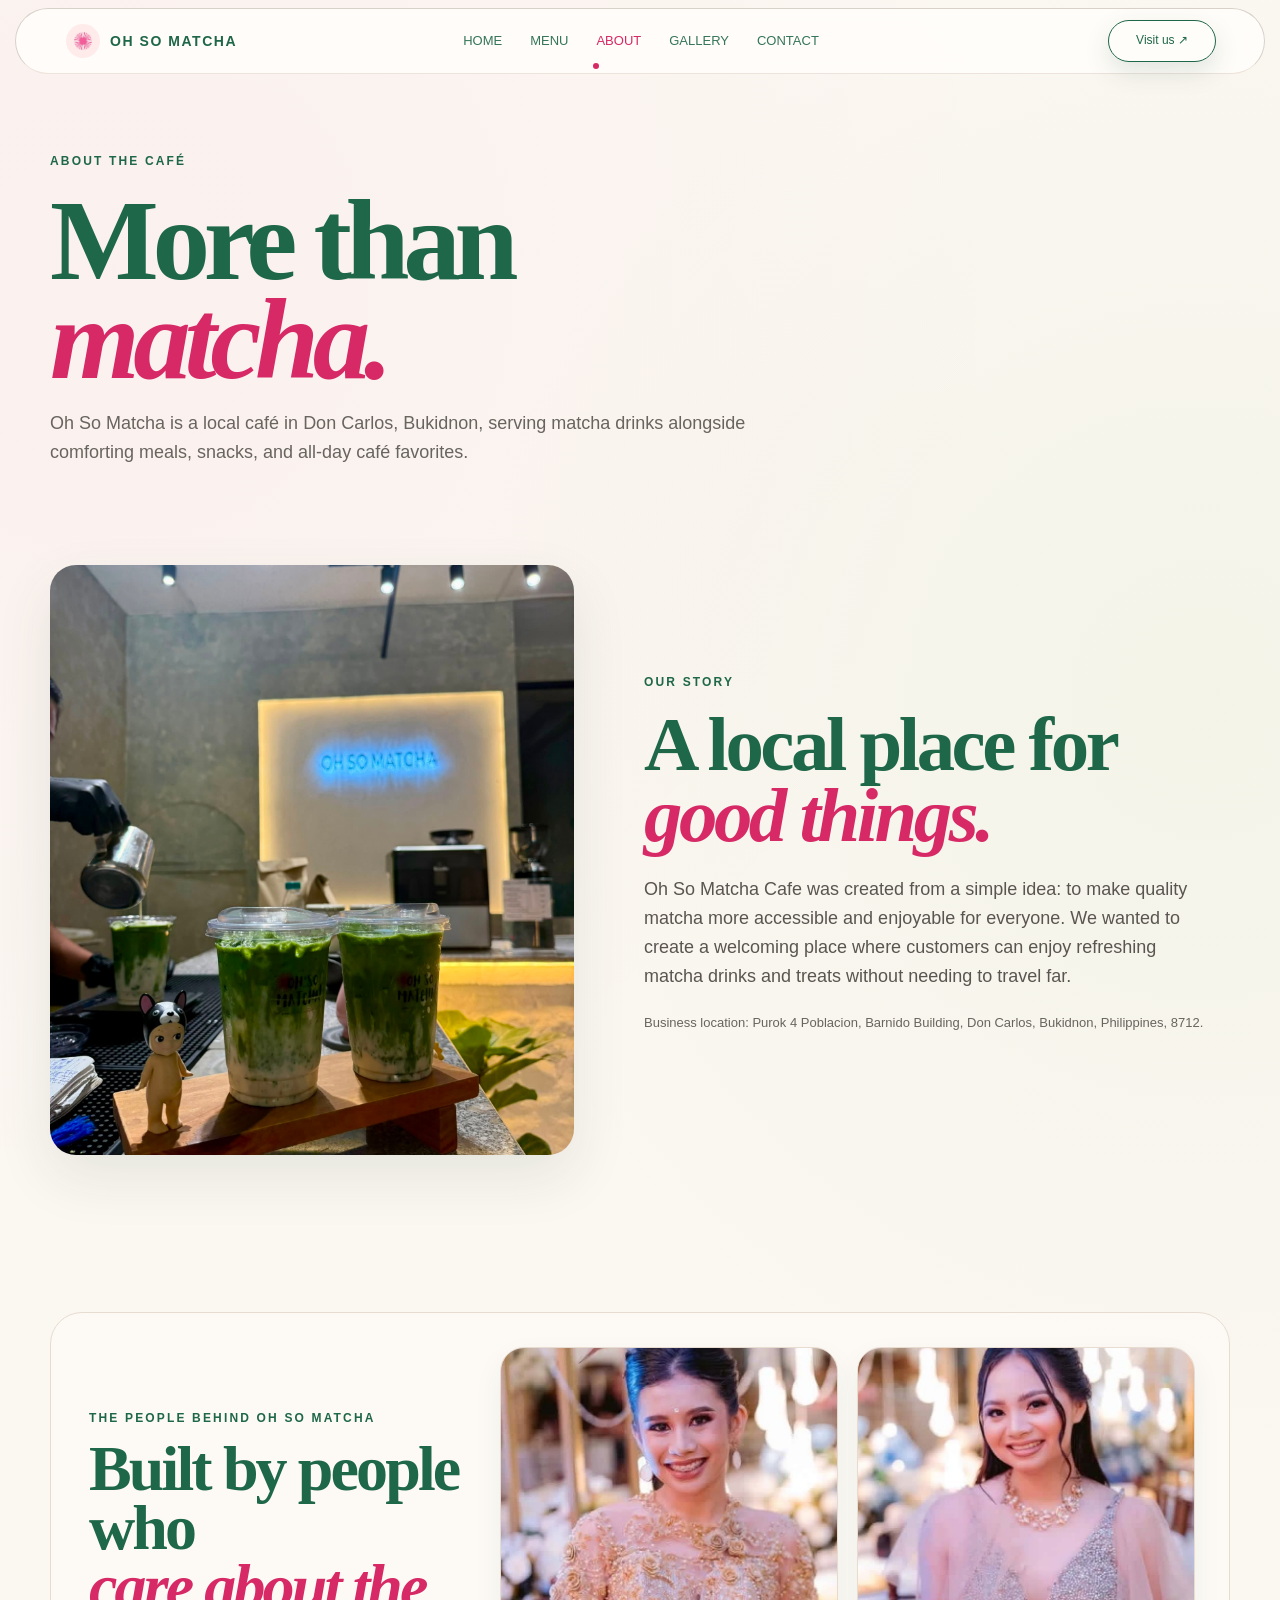
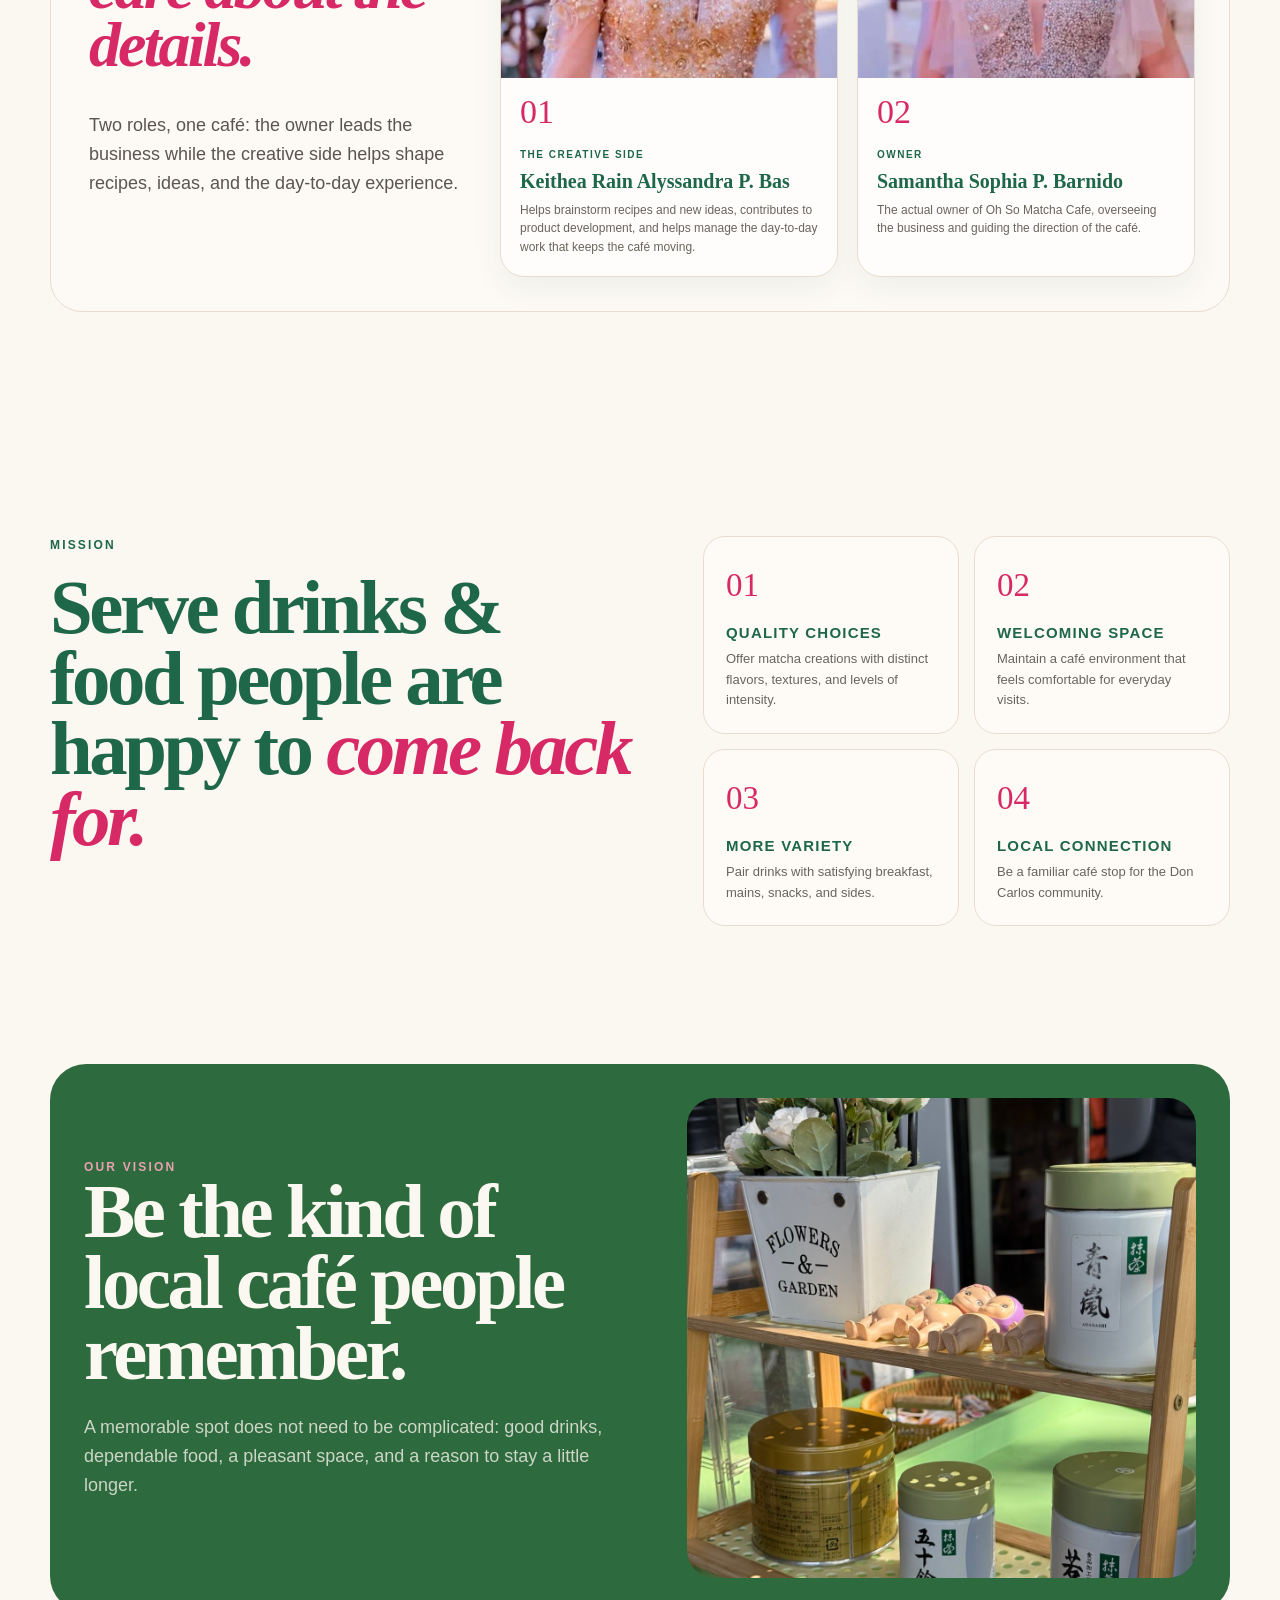
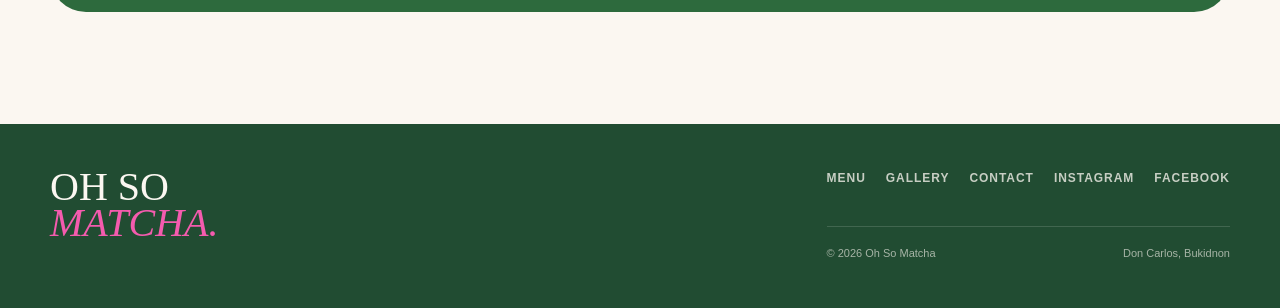
==== commit c385e207: "Add files via upload" ====
--- a/about.html
+++ b/about.html
@@ -1,9 +1,9 @@
 <!doctype html><html lang="en"><head><meta charset="utf-8"><meta name="viewport" content="width=device-width,initial-scale=1"><title>About — Oh So Matcha</title><link rel="stylesheet" href="styles.css"><link rel="icon" type="image/jpeg" href="assets/logo.jpeg"></head><body><header class="site-header"><div class="container nav">
-<a class="brand" href="index.html"><img src="assets/logo.jpeg" alt="Oh So Matcha logo" data-photo-file="logo.jpeg"><span>OH SO MATCHA</span></a>
+<a class="brand" href="index.html"><img src="assets/logo.jpeg" alt="Oh So Matcha logo"><span>OH SO MATCHA</span></a>
 <nav class="nav-links" aria-label="Primary navigation"><a href="index.html">Home</a><a href="menu.html">Menu</a><a class="active" href="about.html">About</a><a href="gallery.html">Gallery</a><a href="contact.html">Contact</a></nav>
 <a class="nav-cta" href="contact.html">Visit us ↗</a>
 <button class="menu-toggle" aria-label="Open menu" aria-expanded="false">☰</button>
-</div></header><main><section class="page-hero"><div class="container"><div class="eyebrow">About the café</div><h1>More than<br><em>matcha.</em></h1><p>Oh So Matcha is a local café in Don Carlos, Bukidnon, serving matcha drinks alongside comforting meals, snacks, and all-day café favorites.</p></div></section><section class="section" style="padding-top:25px"><div class="container section-grid"><div class="reveal"><img class="photo-main" src="assets/story-counter.jpg" alt="Oh So Matcha café counter and interior" data-photo-file="story-counter.jpg"></div><div class="reveal"><div class="eyebrow">Our story</div><h2>A local place for <span class="italic">good things.</span></h2><p class="lead">Oh So Matcha Cafe was created from a simple idea: to make quality matcha more accessible and enjoyable for everyone. We wanted to create a welcoming place where customers can enjoy refreshing matcha drinks and treats without needing to travel far.</p><p class="small" style="margin-top:22px">Business location: Purok 4 Poblacion, Barnido Building, Don Carlos, Bukidnon, Philippines, 8712.</p></div></div></section>
+</div></header><main><section class="page-hero"><div class="container"><div class="eyebrow">About the café</div><h1>More than<br><em>matcha.</em></h1><p>Oh So Matcha is a local café in Don Carlos, Bukidnon, serving matcha drinks alongside comforting meals, snacks, and all-day café favorites.</p></div></section><section class="section" style="padding-top:25px"><div class="container section-grid"><div class="reveal"><img class="photo-main" src="assets/story-counter.jpg" alt="Oh So Matcha café counter and interior"></div><div class="reveal"><div class="eyebrow">Our story</div><h2>A local place for <span class="italic">good things.</span></h2><p class="lead">Oh So Matcha Cafe was created from a simple idea: to make quality matcha more accessible and enjoyable for everyone. We wanted to create a welcoming place where customers can enjoy refreshing matcha drinks and treats without needing to travel far.</p><p class="small" style="margin-top:22px">Business location: Purok 4 Poblacion, Barnido Building, Don Carlos, Bukidnon, Philippines, 8712.</p></div></div></section>
 <section class="section owners-section" id="people-behind">
   <div class="container">
     <div class="owners-box">
@@ -13,15 +13,15 @@
         <p class="lead">Two roles, one café: the owner leads the business while the creative side helps shape recipes, ideas, and the day-to-day experience.</p>
       </div>
       <article class="owner-card-photo reveal">
-        <div class="owner-photo-wrap"><img src="assets/owner-keithea.jpg" alt="Keithea Rain Alyssandra P. Bas" data-photo-file="owner-keithea.jpg"></div>
+        <div class="owner-photo-wrap"><img src="assets/owner-keithea.jpg" alt="Keithea Rain Alyssandra P. Bas"></div>
         <div class="owner-card-content"><div class="owner-number">01</div><div class="owner-role">THE CREATIVE SIDE</div><h3>Keithea Rain Alyssandra P. Bas</h3><p>Helps brainstorm recipes and new ideas, contributes to product development, and helps manage the day-to-day work that keeps the café moving.</p></div>
       </article>
       <article class="owner-card-photo reveal">
-        <div class="owner-photo-wrap"><img src="assets/owner-samantha.jpg" alt="Samantha Sophia P. Barnido" data-photo-file="owner-samantha.jpg"></div>
+        <div class="owner-photo-wrap"><img src="assets/owner-samantha.jpg" alt="Samantha Sophia P. Barnido"></div>
         <div class="owner-card-content"><div class="owner-number">02</div><div class="owner-role">OWNER</div><h3>Samantha Sophia P. Barnido</h3><p>The actual owner of Oh So Matcha Cafe, overseeing the business and guiding the direction of the café.</p></div>
       </article>
     </div>
   </div>
 </section>
-<section class="section"><div class="container feature-grid"><div><div class="eyebrow">Mission</div><h2 class="reveal">Serve drinks &amp; food people are happy to <span class="italic">come back for.</span></h2></div><div class="mini-grid"><div class="mini-tile reveal"><div class="num">01</div><h3>Quality choices</h3><p>Offer matcha creations with distinct flavors, textures, and levels of intensity.</p></div><div class="mini-tile reveal"><div class="num">02</div><h3>Welcoming space</h3><p>Maintain a café environment that feels comfortable for everyday visits.</p></div><div class="mini-tile reveal"><div class="num">03</div><h3>More variety</h3><p>Pair drinks with satisfying breakfast, mains, snacks, and sides.</p></div><div class="mini-tile reveal"><div class="num">04</div><h3>Local connection</h3><p>Be a familiar café stop for the Don Carlos community.</p></div></div></div></section><section class="section" style="padding-top:25px"><div class="container"><div class="split-panel reveal"><div><div class="eyebrow" style="color:#e9a0af">Our vision</div><h2>Be the kind of local café people remember.</h2><p class="lead">A memorable spot does not need to be complicated: good drinks, dependable food, a pleasant space, and a reason to stay a little longer.</p></div><div class="panel-photo"><img src="assets/story-shelf.jpg" alt="Oh So Matcha drink details" data-photo-file="story-shelf.jpg"></div></div></div></section>
+<section class="section"><div class="container feature-grid"><div><div class="eyebrow">Mission</div><h2 class="reveal">Serve drinks &amp; food people are happy to <span class="italic">come back for.</span></h2></div><div class="mini-grid"><div class="mini-tile reveal"><div class="num">01</div><h3>Quality choices</h3><p>Offer matcha creations with distinct flavors, textures, and levels of intensity.</p></div><div class="mini-tile reveal"><div class="num">02</div><h3>Welcoming space</h3><p>Maintain a café environment that feels comfortable for everyday visits.</p></div><div class="mini-tile reveal"><div class="num">03</div><h3>More variety</h3><p>Pair drinks with satisfying breakfast, mains, snacks, and sides.</p></div><div class="mini-tile reveal"><div class="num">04</div><h3>Local connection</h3><p>Be a familiar café stop for the Don Carlos community.</p></div></div></div></section><section class="section" style="padding-top:25px"><div class="container"><div class="split-panel reveal"><div><div class="eyebrow" style="color:#e9a0af">Our vision</div><h2>Be the kind of local café people remember.</h2><p class="lead">A memorable spot does not need to be complicated: good drinks, dependable food, a pleasant space, and a reason to stay a little longer.</p></div><div class="panel-photo"><img src="assets/story-shelf.jpg" alt="Oh So Matcha drink details"></div></div></div></section>
 </main><footer class="site-footer"><div class="container"><div class="footer-grid"><div class="footer-brand">OH SO<br><em>MATCHA.</em></div><div><div class="footer-links"><a href="menu.html">Menu</a><a href="gallery.html">Gallery</a><a href="contact.html">Contact</a><a href="https://www.instagram.com/_ohsomatcha" target="_blank" rel="noopener">Instagram</a><a href="https://m.facebook.com/profile.php?id=61583542695204&mibextid=wwXIfr" target="_blank" rel="noopener">Facebook</a></div><div class="footer-bottom"><span>© 2026 Oh So Matcha</span><span>Don Carlos, Bukidnon</span></div></div></div></div></footer><script src="script.js"></script><div class="cursor-badge">VIEW</div><div class="lightbox" aria-hidden="true"><button aria-label="Close image">×</button><img src="" alt=""></div></body></html>
--- a/styles.css
+++ b/styles.css
@@ -783,36 +783,68 @@
 .home-testimonials .section-heading{max-width:760px}
 .home-testimonials .testimonial-grid{margin-top:34px}
 
-/* Missing-photo helper: shows the exact filename when an image asset is deleted/missing. */
-img.photo-missing{
-  display:none !important;
-}
-.missing-photo{
-  min-height:180px;
-  width:100%;
-  display:flex;
-  flex-direction:column;
-  align-items:center;
-  justify-content:center;
-  gap:7px;
-  padding:24px;
-  text-align:center;
-  border:1.5px dashed rgba(30,103,72,.32);
-  border-radius:24px;
-  background:#FBF7F1;
-  color:#1E6748;
-}
-.missing-photo strong{
-  font:900 10px/1.2 Arial,Helvetica,sans-serif;
-  letter-spacing:.15em;
-  text-transform:uppercase;
-}
-.missing-photo code{
-  font:700 13px/1.45 ui-monospace,SFMono-Regular,Consolas,monospace;
-  color:#D62966;
-  word-break:break-word;
-}
-.missing-photo small{
-  font:400 11px/1.5 Arial,Helvetica,sans-serif;
-  color:#6D6963;
-}
+/* FINAL MOBILE HEADER + LIGHTBOX FIX */
+.cursor-badge{
+  position:fixed;left:0;top:0;z-index:9999;
+  transform:translate(-50%,-50%);
+  opacity:0;visibility:hidden;pointer-events:none;
+  padding:9px 11px;border-radius:999px;
+  background:var(--ink);color:#fff;
+  font:900 9px/1 Arial,Helvetica,sans-serif;
+  letter-spacing:.1em;
+}
+.cursor-badge.show{opacity:1;visibility:visible}
+
+.lightbox{
+  position:fixed;inset:0;z-index:10000;display:none;
+  place-items:center;padding:28px;
+  background:rgba(18,35,28,.78);
+  backdrop-filter:blur(8px);
+}
+.lightbox.open{display:grid}
+.lightbox img{
+  display:block;width:auto;max-width:min(94vw,1100px);max-height:88vh;
+  object-fit:contain;border-radius:20px;
+  box-shadow:0 25px 80px rgba(0,0,0,.35);
+}
+.lightbox img[src=""]{display:none}
+.lightbox button{
+  position:absolute;top:18px;right:20px;width:42px;height:42px;
+  border:1px solid rgba(255,255,255,.45);border-radius:50%;
+  background:rgba(255,255,255,.92);color:var(--ink);
+  display:grid;place-items:center;font-size:25px;line-height:1;
+  cursor:pointer;z-index:2;
+}
+
+@media(max-width:900px){
+  .site-header .nav{position:relative;height:68px}
+  .site-header .nav-links{
+    display:none !important;
+    position:absolute;left:0;right:0;top:calc(100% + 8px);
+    flex-direction:column;align-items:stretch;gap:0;
+    padding:10px 18px 14px;
+    background:rgba(255,253,250,.98);
+    border:1px solid var(--line);border-radius:22px;
+    box-shadow:0 20px 42px rgba(30,103,72,.12);
+  }
+  .site-header .nav-links.open{display:flex !important}
+  .site-header .nav-links a{display:block;padding:13px 8px}
+  .site-header .nav-links a::after{display:none}
+  .site-header .menu-toggle{
+    display:grid !important;place-items:center;
+    width:42px;height:42px;border:0;background:transparent;
+    color:var(--ink);cursor:pointer;
+  }
+  .site-header .nav-cta{display:none}
+}
+@media(min-width:901px){
+  .site-header .menu-toggle{display:none !important}
+  .site-header .nav-links{display:flex !important}
+}
+@media(max-width:620px){
+  .site-header{width:calc(100% - 22px);margin-inline:auto;border-radius:999px}
+  .site-header .nav{height:64px;padding:0 10px 0 14px}
+  .site-header .brand img{width:32px;height:32px}
+  .site-header .brand span{font-size:10px;letter-spacing:.15em}
+  .site-header .nav-links{top:calc(100% + 8px);border-radius:20px}
+}
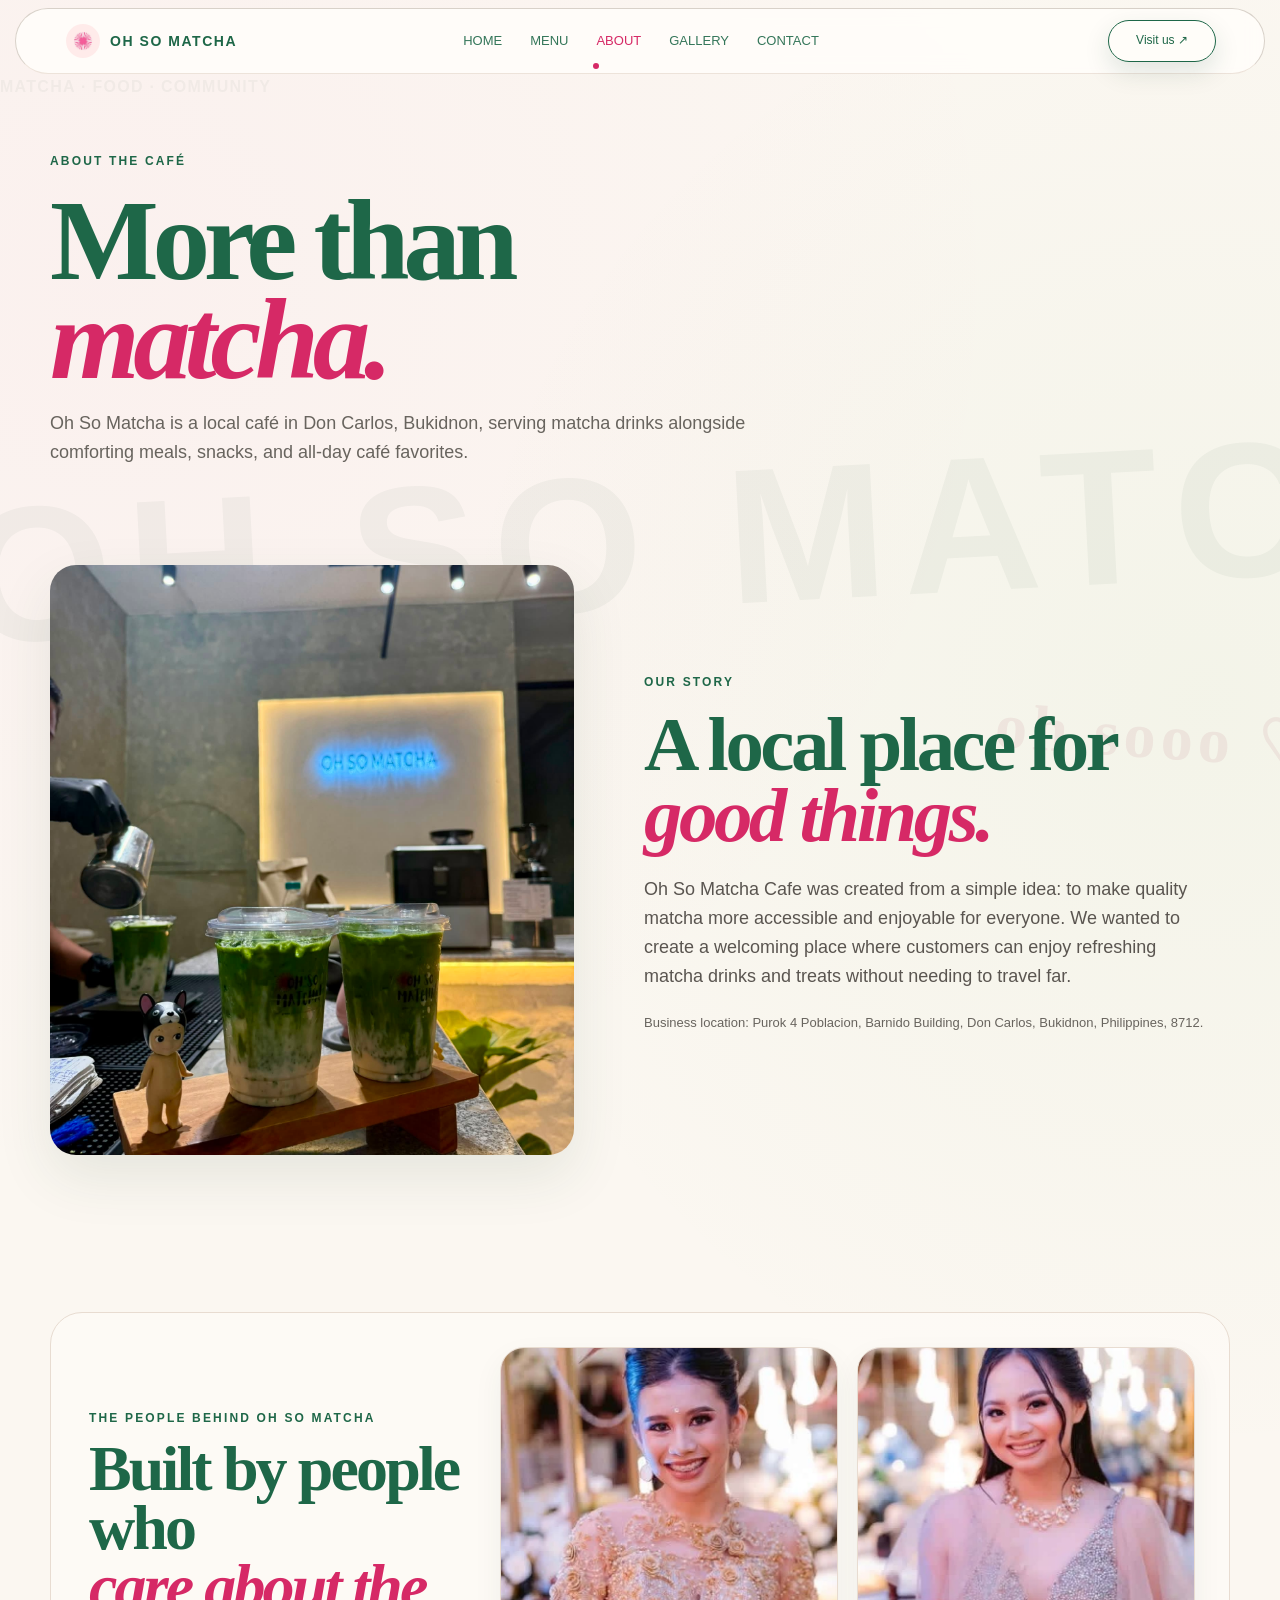
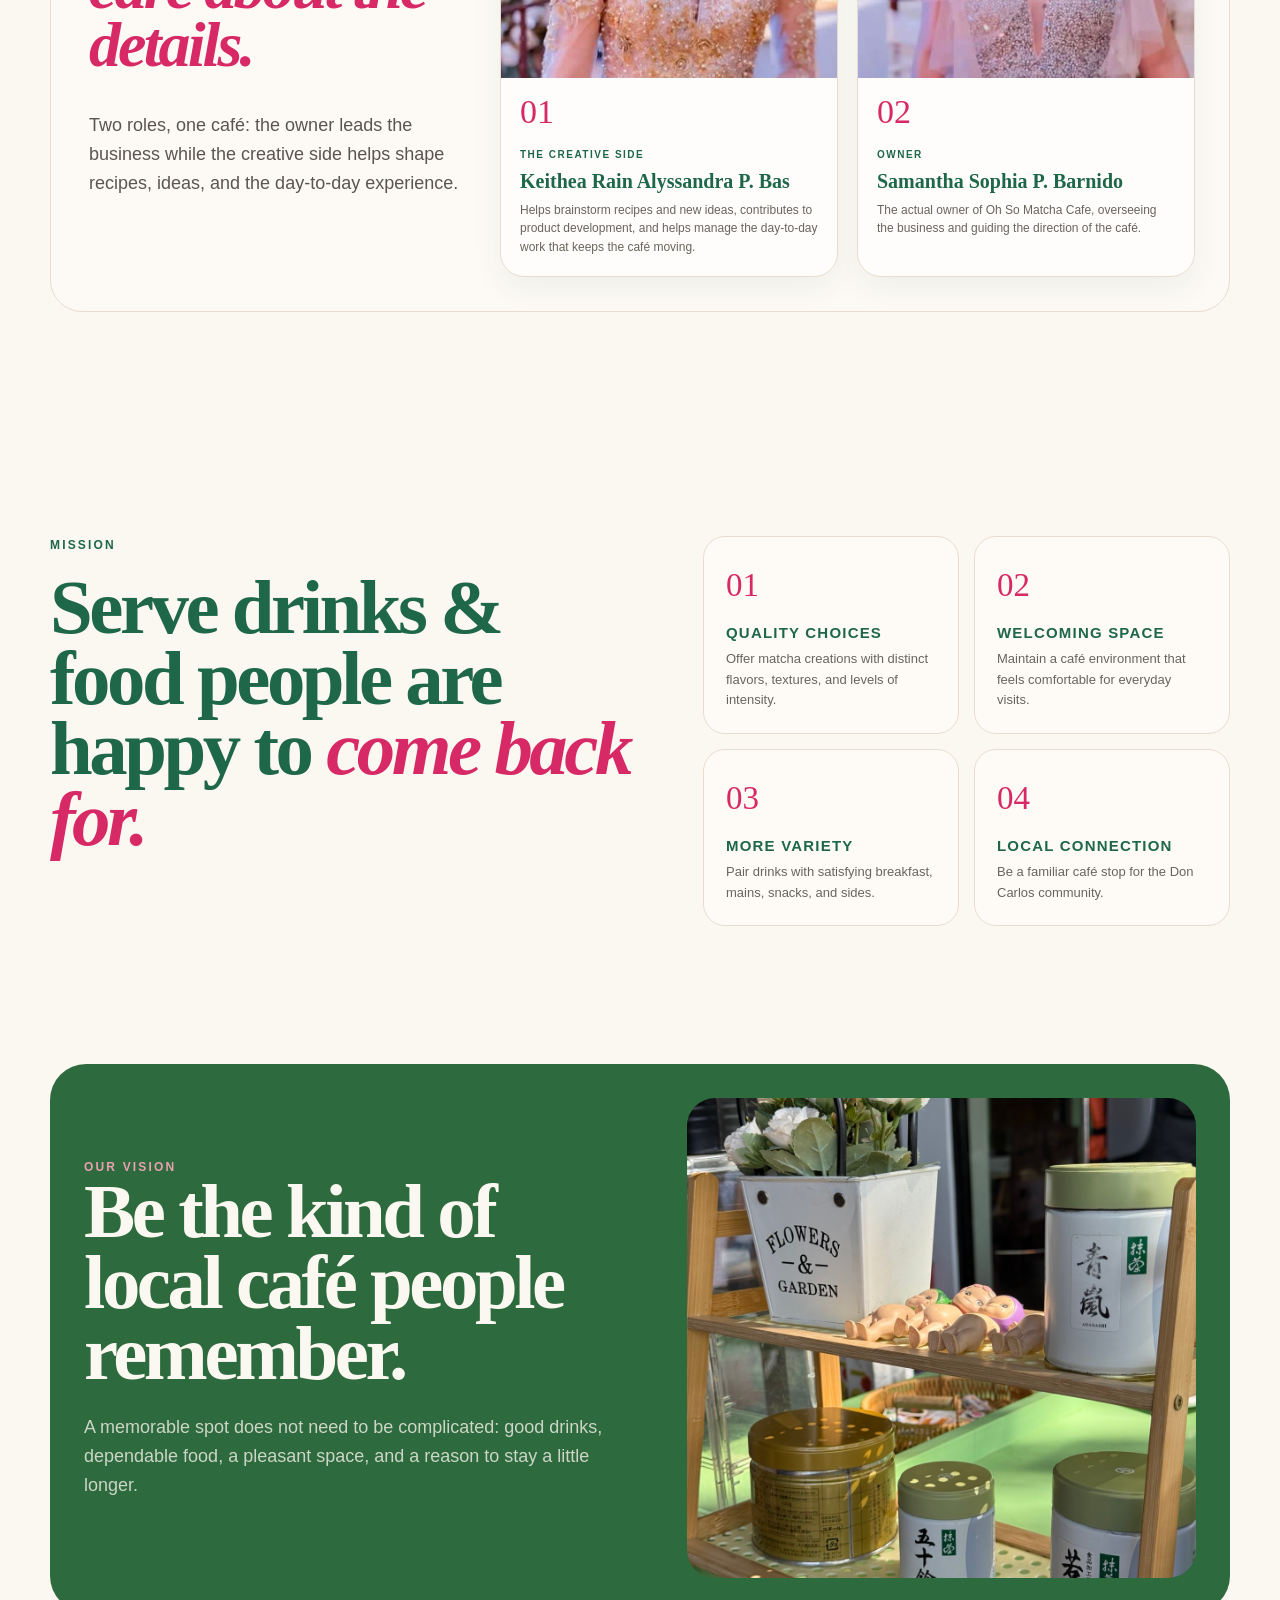
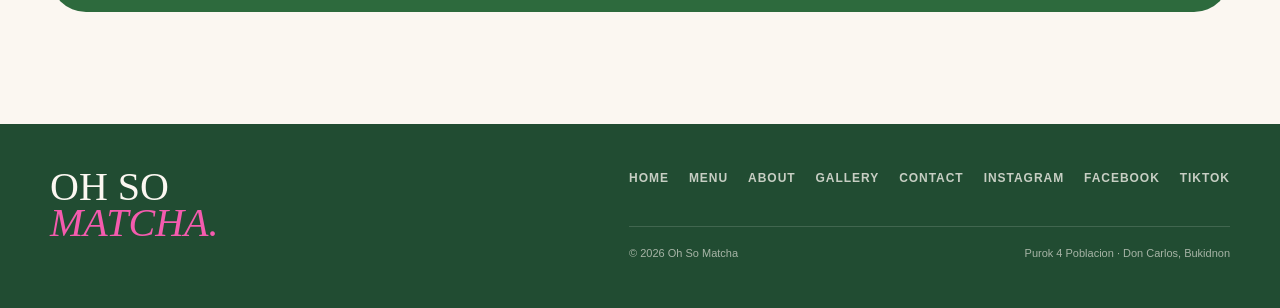
==== commit 602f9a88: "Update about.html" ====
--- a/about.html
+++ b/about.html
@@ -1,9 +1,9 @@
-<!doctype html><html lang="en"><head><meta charset="utf-8"><meta name="viewport" content="width=device-width,initial-scale=1"><title>About — Oh So Matcha</title><link rel="stylesheet" href="styles.css"><link rel="icon" type="image/jpeg" href="assets/logo.jpeg"></head><body><header class="site-header"><div class="container nav">
+<!doctype html><html lang="en"><head><meta charset="utf-8"><meta name="description" content="Learn the story, mission, vision, and people behind Oh So Matcha Cafe in Don Carlos, Bukidnon."><meta name="viewport" content="width=device-width,initial-scale=1"><title>About — Oh So Matcha</title><link rel="stylesheet" href="styles.css"><link rel="icon" type="image/jpeg" href="assets/logo.jpeg"></head><body><header class="site-header"><div class="container nav">
 <a class="brand" href="index.html"><img src="assets/logo.jpeg" alt="Oh So Matcha logo"><span>OH SO MATCHA</span></a>
-<nav class="nav-links" aria-label="Primary navigation"><a href="index.html">Home</a><a href="menu.html">Menu</a><a class="active" href="about.html">About</a><a href="gallery.html">Gallery</a><a href="contact.html">Contact</a></nav>
+<nav class="nav-links" aria-label="Primary navigation"><a href="index.html">Home</a><a href="menu.html">Menu</a><a class="active" aria-current="page" href="about.html">About</a><a href="gallery.html">Gallery</a><a href="contact.html">Contact</a></nav>
 <a class="nav-cta" href="contact.html">Visit us ↗</a>
-<button class="menu-toggle" aria-label="Open menu" aria-expanded="false">☰</button>
-</div></header><main><section class="page-hero"><div class="container"><div class="eyebrow">About the café</div><h1>More than<br><em>matcha.</em></h1><p>Oh So Matcha is a local café in Don Carlos, Bukidnon, serving matcha drinks alongside comforting meals, snacks, and all-day café favorites.</p></div></section><section class="section" style="padding-top:25px"><div class="container section-grid"><div class="reveal"><img class="photo-main" src="assets/story-counter.jpg" alt="Oh So Matcha café counter and interior"></div><div class="reveal"><div class="eyebrow">Our story</div><h2>A local place for <span class="italic">good things.</span></h2><p class="lead">Oh So Matcha Cafe was created from a simple idea: to make quality matcha more accessible and enjoyable for everyone. We wanted to create a welcoming place where customers can enjoy refreshing matcha drinks and treats without needing to travel far.</p><p class="small" style="margin-top:22px">Business location: Purok 4 Poblacion, Barnido Building, Don Carlos, Bukidnon, Philippines, 8712.</p></div></div></section>
+<button type="button" class="menu-toggle" aria-label="Open menu" aria-expanded="false">☰</button>
+</div></header><main><div class="bg-mark bg-mark-one" aria-hidden="true">OH SO MATCHA</div><div class="bg-mark bg-mark-two" aria-hidden="true">oh sooo ♡</div><div class="bg-mark bg-mark-three" aria-hidden="true">matcha · food · community</div><section class="page-hero"><div class="container"><div class="eyebrow">About the café</div><h1>More than<br><em>matcha.</em></h1><p>Oh So Matcha is a local café in Don Carlos, Bukidnon, serving matcha drinks alongside comforting meals, snacks, and all-day café favorites.</p></div></section><section class="section" style="padding-top:25px"><div class="container section-grid"><div class="reveal"><img class="photo-main" src="assets/story-counter.jpg" alt="Oh So Matcha café counter and interior"></div><div class="reveal"><div class="eyebrow">Our story</div><h2>A local place for <span class="italic">good things.</span></h2><p class="lead">Oh So Matcha Cafe was created from a simple idea: to make quality matcha more accessible and enjoyable for everyone. We wanted to create a welcoming place where customers can enjoy refreshing matcha drinks and treats without needing to travel far.</p><p class="small" style="margin-top:22px">Business location: Purok 4 Poblacion, Barnido Building, Don Carlos, Bukidnon, Philippines, 8712.</p></div></div></section>
 <section class="section owners-section" id="people-behind">
   <div class="container">
     <div class="owners-box">
@@ -24,4 +24,18 @@
   </div>
 </section>
 <section class="section"><div class="container feature-grid"><div><div class="eyebrow">Mission</div><h2 class="reveal">Serve drinks &amp; food people are happy to <span class="italic">come back for.</span></h2></div><div class="mini-grid"><div class="mini-tile reveal"><div class="num">01</div><h3>Quality choices</h3><p>Offer matcha creations with distinct flavors, textures, and levels of intensity.</p></div><div class="mini-tile reveal"><div class="num">02</div><h3>Welcoming space</h3><p>Maintain a café environment that feels comfortable for everyday visits.</p></div><div class="mini-tile reveal"><div class="num">03</div><h3>More variety</h3><p>Pair drinks with satisfying breakfast, mains, snacks, and sides.</p></div><div class="mini-tile reveal"><div class="num">04</div><h3>Local connection</h3><p>Be a familiar café stop for the Don Carlos community.</p></div></div></div></section><section class="section" style="padding-top:25px"><div class="container"><div class="split-panel reveal"><div><div class="eyebrow" style="color:#e9a0af">Our vision</div><h2>Be the kind of local café people remember.</h2><p class="lead">A memorable spot does not need to be complicated: good drinks, dependable food, a pleasant space, and a reason to stay a little longer.</p></div><div class="panel-photo"><img src="assets/story-shelf.jpg" alt="Oh So Matcha drink details"></div></div></div></section>
-</main><footer class="site-footer"><div class="container"><div class="footer-grid"><div class="footer-brand">OH SO<br><em>MATCHA.</em></div><div><div class="footer-links"><a href="menu.html">Menu</a><a href="gallery.html">Gallery</a><a href="contact.html">Contact</a><a href="https://www.instagram.com/_ohsomatcha" target="_blank" rel="noopener">Instagram</a><a href="https://m.facebook.com/profile.php?id=61583542695204&mibextid=wwXIfr" target="_blank" rel="noopener">Facebook</a></div><div class="footer-bottom"><span>© 2026 Oh So Matcha</span><span>Don Carlos, Bukidnon</span></div></div></div></div></footer><script src="script.js"></script><div class="cursor-badge">VIEW</div><div class="lightbox" aria-hidden="true"><button aria-label="Close image">×</button><img src="" alt=""></div></body></html>
+</main><footer class="site-footer"><div class="container"><div class="footer-grid"><div class="footer-brand">OH SO<br><em>MATCHA.</em></div><div><div class="footer-links"><a href="index.html">Home</a><a href="menu.html">Menu</a><a href="about.html">About</a><a href="gallery.html">Gallery</a><a href="contact.html">Contact</a><a href="https://www.instagram.com/_ohsomatcha" target="_blank" rel="noopener">Instagram</a><a href="https://www.facebook.com/profile.php?id=61583542695204" target="_blank" rel="noopener">Facebook</a><a href="https://www.tiktok.com/@_ohsomatcha" target="_blank" rel="noopener">TikTok</a></div><div class="footer-bottom"><span>© 2026 Oh So Matcha</span><span>Purok 4 Poblacion · Don Carlos, Bukidnon</span></div></div></div></div></footer><div class="lightbox" aria-hidden="true" role="dialog" aria-modal="true" aria-label="Image viewer">
+  <div class="lightbox-ui">
+    <div class="lightbox-topline">
+      <span class="lightbox-counter" aria-live="polite">1 / 1</span>
+      <button type="button" class="lightbox-close" aria-label="Close image viewer">×</button>
+    </div>
+    <button type="button" class="lightbox-nav lightbox-prev" aria-label="Previous image">‹</button>
+    <figure class="lightbox-figure">
+      <img src="" alt="">
+      <figcaption class="lightbox-caption"></figcaption>
+    </figure>
+    <button type="button" class="lightbox-nav lightbox-next" aria-label="Next image">›</button>
+    <div class="lightbox-hint">Use ← → to browse · Esc to close</div>
+  </div>
+</div><script src="script.js"></script></body></html>
